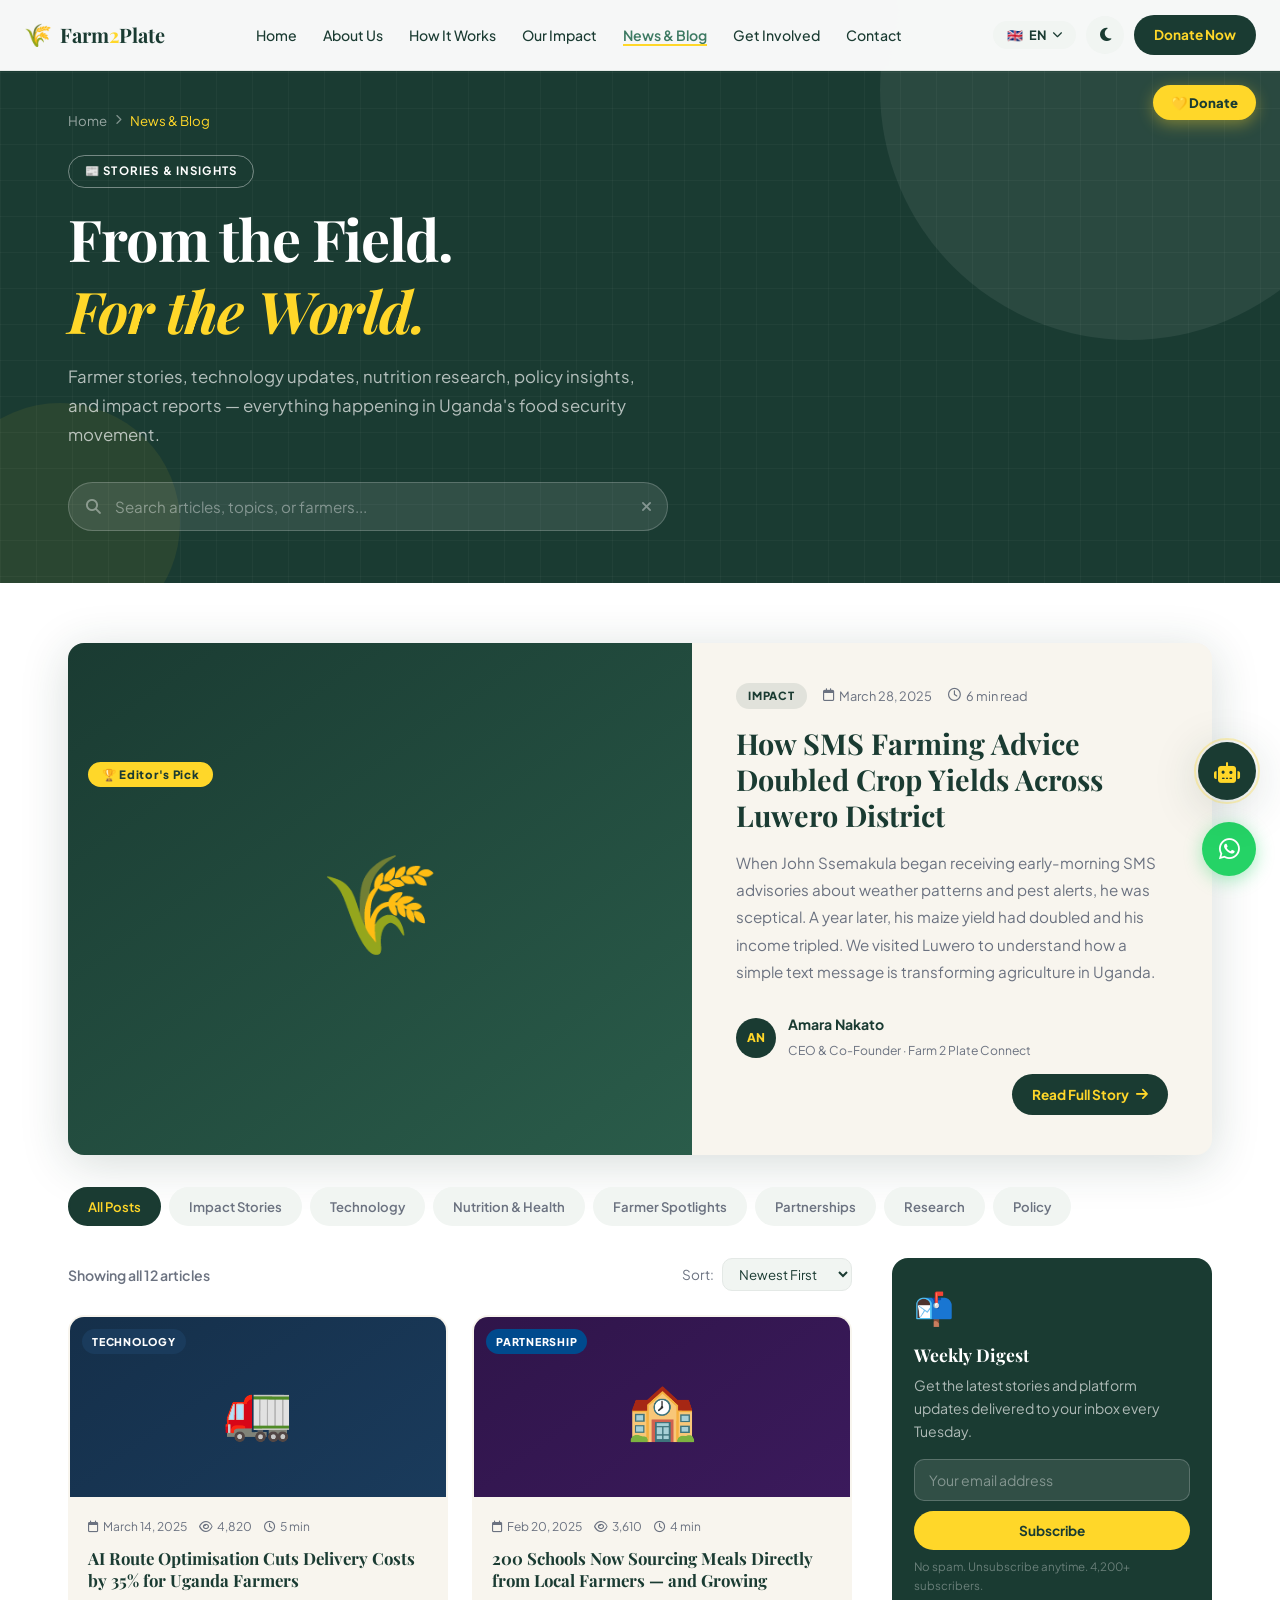
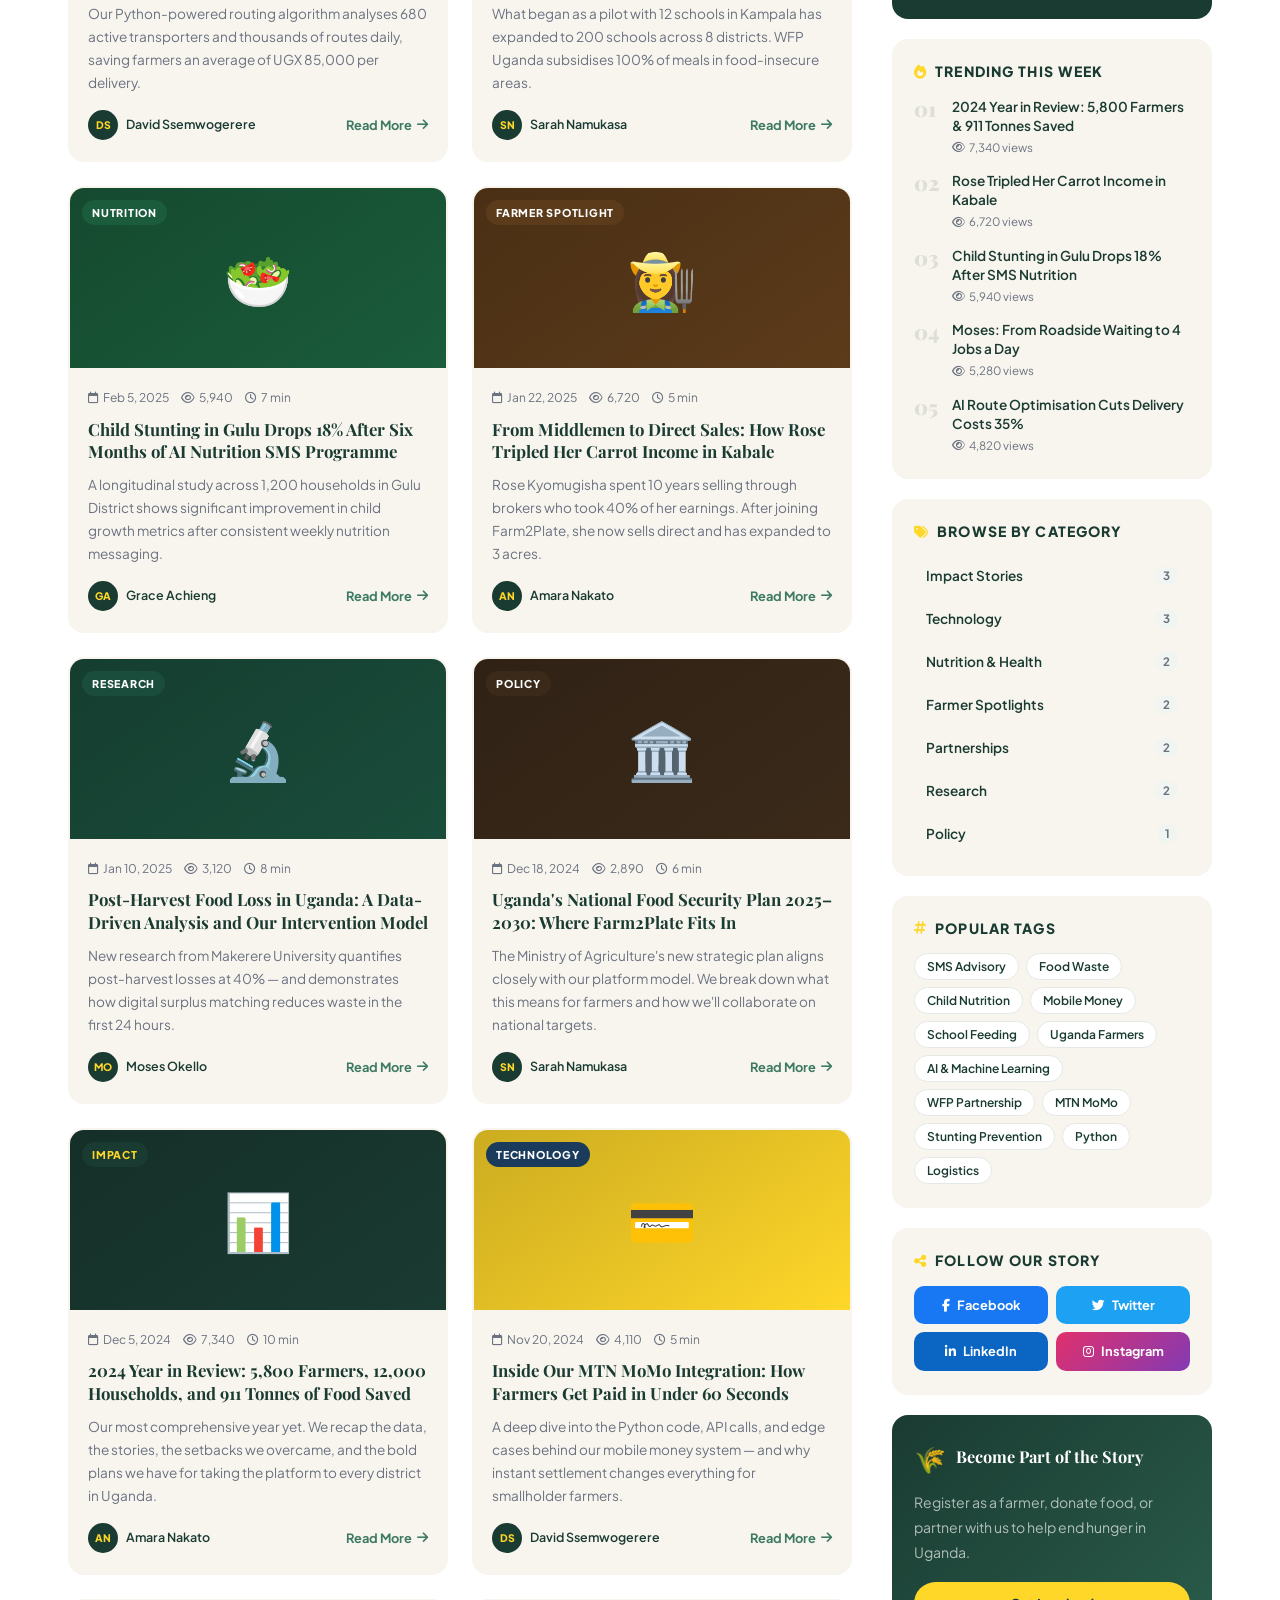
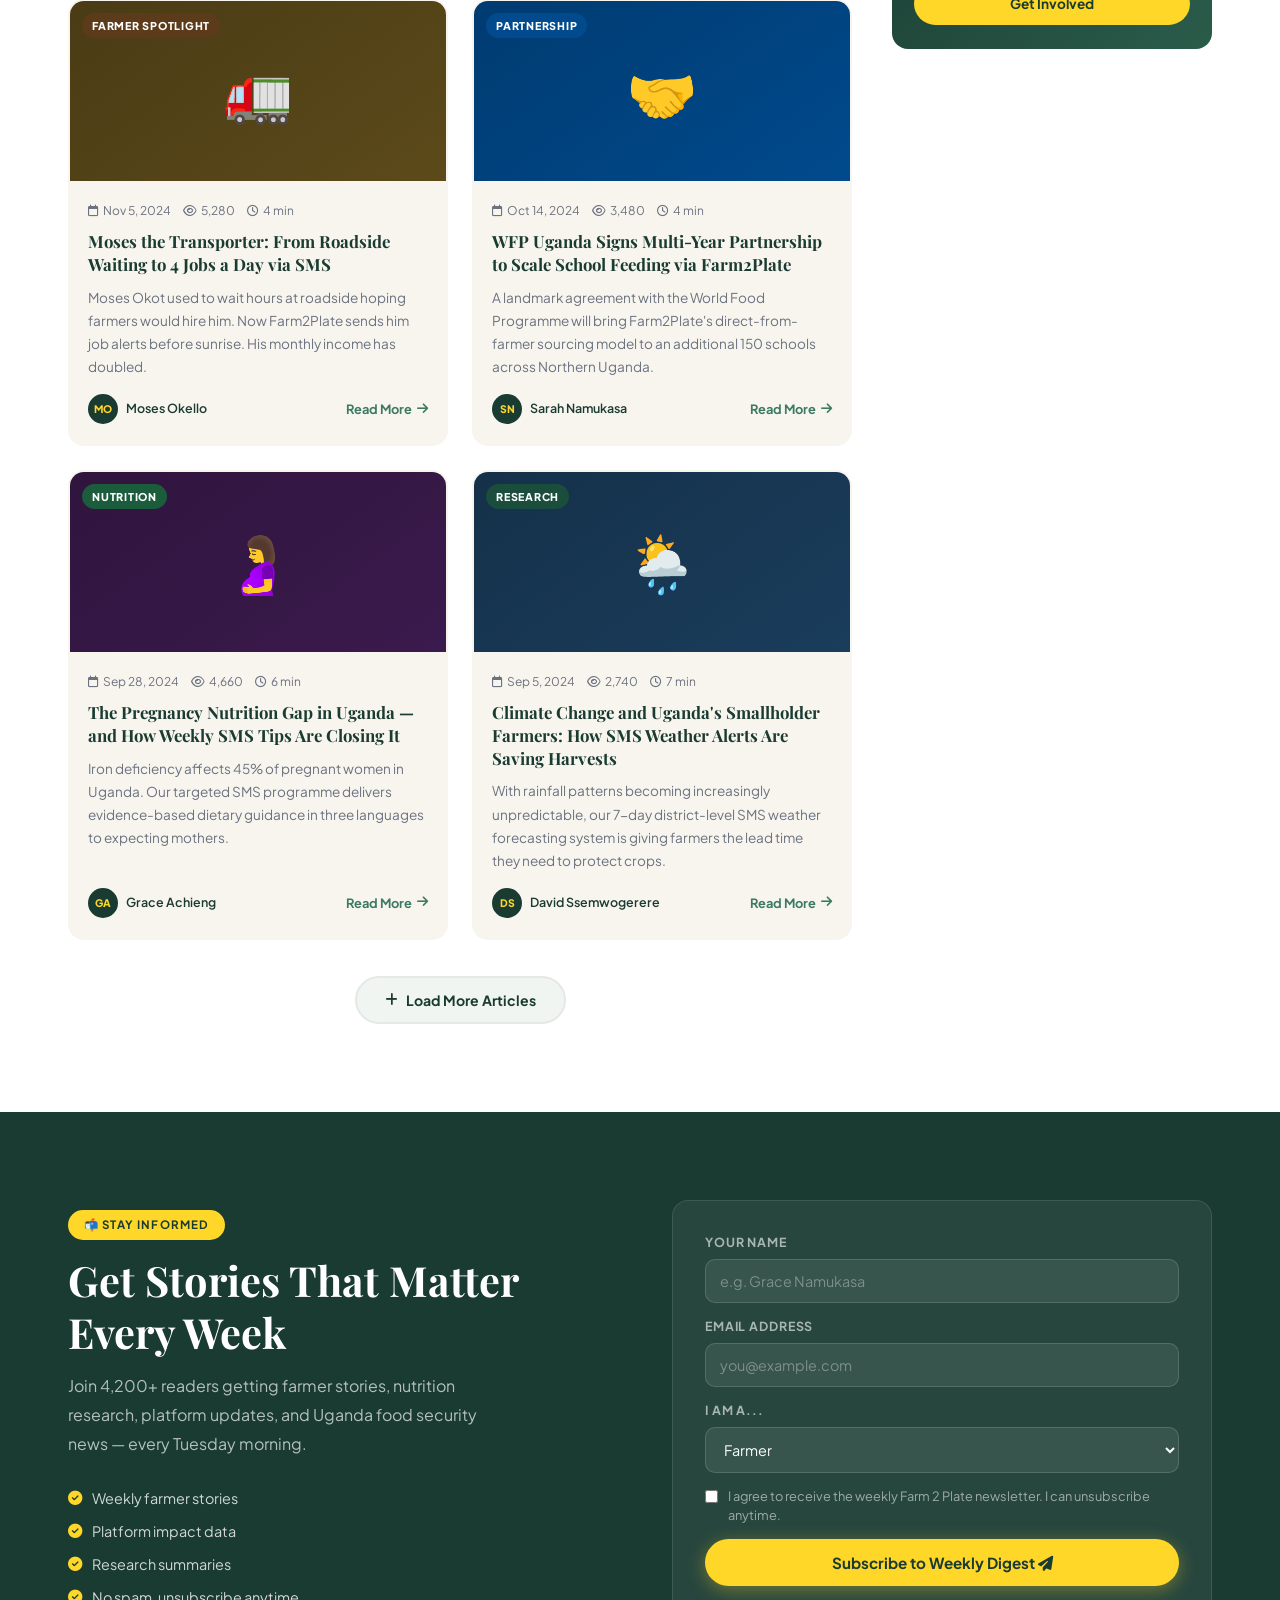
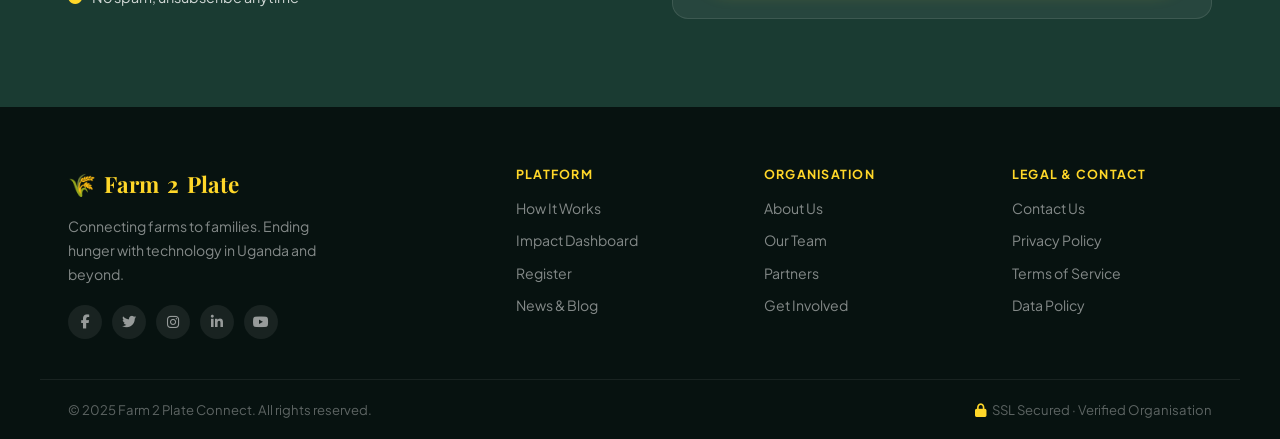
==== blog.html @ 48f4ff01 "added more pages" ====
<!DOCTYPE html>
<html lang="en" data-theme="light">
<head>
  <meta charset="UTF-8"/>
  <meta name="viewport" content="width=device-width, initial-scale=1.0"/>
  <title>News &amp; Blog | Farm 2 Plate Connect — Stories, Insights &amp; Updates</title>
  <meta name="description" content="Stories of impact, technology updates, farmer spotlights, research insights and news from Farm 2 Plate Connect Uganda."/>
  <link rel="stylesheet" href="blog.css"/>
  <link rel="preconnect" href="https://fonts.googleapis.com"/>
  <link href="https://fonts.googleapis.com/css2?family=Playfair+Display:ital,wght@0,500;0,700;0,900;1,700&family=Plus+Jakarta+Sans:wght@300;400;500;600;700&display=swap" rel="stylesheet"/>
  <link rel="stylesheet" href="https://cdnjs.cloudflare.com/ajax/libs/font-awesome/6.5.0/css/all.min.css"/>
</head>
<body>

<!-- ===== NAVBAR ===== -->
<nav id="navbar">
  <div class="nav-inner">
    <a href="index.html" class="nav-logo">
      <span class="logo-leaf">🌾</span>
      <span class="logo-text">Farm<em>2</em>Plate</span>
    </a>
    <ul class="nav-links" id="nav-links">
      <li><a href="index.html">Home</a></li>
      <li><a href="about.html">About Us</a></li>
      <li><a href="howitworks.html">How It Works</a></li>
      <li><a href="impact.html">Our Impact</a></li>
      <li><a href="blog.html" class="nav-current">News &amp; Blog</a></li>
      <li><a href="getinvolved.html">Get Involved</a></li>
      <li><a href="contact.html">Contact</a></li>
    </ul>
    <div class="nav-right">
      <div class="lang-drop" id="lang-drop">
        <button class="lang-trigger" id="lang-trigger">
          <span id="lang-flag">🇬🇧</span>
          <span id="lang-code">EN</span>
          <i class="fas fa-chevron-down lang-arrow"></i>
        </button>
        <div class="lang-menu" id="lang-menu">
          <button class="lang-opt active" data-lang="en" data-flag="🇬🇧">🇬🇧 English</button>
          <button class="lang-opt" data-lang="lg" data-flag="🇺🇬">🇺🇬 Luganda</button>
          <button class="lang-opt" data-lang="sw" data-flag="🌍">🌍 Kiswahili</button>
        </div>
      </div>
      <button id="dark-btn" class="icon-btn" title="Toggle dark mode"><i class="fas fa-moon"></i></button>
      <a href="getinvolved.html" class="nav-donate">Donate Now</a>
      <button class="hamburger" id="hamburger"><span></span><span></span><span></span></button>
    </div>
  </div>
</nav>

<!-- ===== PAGE HERO ===== -->
<section id="blog-hero">
  <div class="bh-bg">
    <div class="bh-orb o1"></div>
    <div class="bh-orb o2"></div>
    <div class="bh-pattern"></div>
  </div>
  <div class="container bh-inner">
    <div class="bh-breadcrumb">
      <a href="index.html">Home</a>
      <i class="fas fa-chevron-right"></i>
      <span>News &amp; Blog</span>
    </div>
    <span class="chip chip-outline">📰 Stories &amp; Insights</span>
    <h1>From the Field.<br/><em>For the World.</em></h1>
    <p class="bh-sub">Farmer stories, technology updates, nutrition research, policy insights, and impact reports — everything happening in Uganda's food security movement.</p>

    <!-- Search bar -->
    <div class="blog-search">
      <div class="bs-wrap">
        <i class="fas fa-search bs-icon"></i>
        <input type="text" id="search-input" placeholder="Search articles, topics, or farmers..." onkeyup="filterArticles()"/>
        <button class="bs-clear" id="bs-clear" onclick="clearSearch()"><i class="fas fa-times"></i></button>
      </div>
    </div>
  </div>
</section>

<!-- ===== FEATURED ARTICLE ===== -->
<section id="featured">
  <div class="container">
    <div class="featured-card">
      <div class="fc-img-wrap">
        <!-- PHOTO: <img src="assets/blog/featured.jpg" alt="SMS doubles yields" class="fc-photo" loading="lazy"> -->
        <div class="fc-ph feat-bg">
          <span>🌾</span>
          <div class="fc-ph-overlay">
            <span class="fp-cat">🏆 Editor's Pick</span>
          </div>
        </div>
        <!-- Replace with real photo — recommended size: 800×500px -->
        <!-- <img src="assets/blog/sms-yields.jpg" alt="Farmer using SMS advisory" class="fc-photo"> -->
      </div>
      <div class="fc-body">
        <div class="fc-meta">
          <span class="cat-badge impact">Impact</span>
          <span class="fc-date"><i class="far fa-calendar"></i> March 28, 2025</span>
          <span class="fc-read"><i class="far fa-clock"></i> 6 min read</span>
        </div>
        <h2 class="fc-title">How SMS Farming Advice Doubled Crop Yields Across Luwero District</h2>
        <p class="fc-excerpt">When John Ssemakula began receiving early-morning SMS advisories about weather patterns and pest alerts, he was sceptical. A year later, his maize yield had doubled and his income tripled. We visited Luwero to understand how a simple text message is transforming agriculture in Uganda.</p>
        <div class="fc-author-row">
          <!-- AUTHOR PHOTO: <img src="assets/team/amara.jpg" class="fa-avatar"> -->
          <div class="fa-avatar-ph">AN</div>
          <div>
            <strong>Amara Nakato</strong>
            <span>CEO &amp; Co-Founder · Farm 2 Plate Connect</span>
          </div>
          <a href="#" class="fc-read-btn">Read Full Story <i class="fas fa-arrow-right"></i></a>
        </div>
      </div>
    </div>
  </div>
</section>

<!-- ===== CATEGORY FILTERS ===== -->
<div class="cat-filter-bar container">
  <button class="cf-btn active" data-cat="all">All Posts</button>
  <button class="cf-btn" data-cat="impact">Impact Stories</button>
  <button class="cf-btn" data-cat="technology">Technology</button>
  <button class="cf-btn" data-cat="nutrition">Nutrition &amp; Health</button>
  <button class="cf-btn" data-cat="farmers">Farmer Spotlights</button>
  <button class="cf-btn" data-cat="partnership">Partnerships</button>
  <button class="cf-btn" data-cat="research">Research</button>
  <button class="cf-btn" data-cat="policy">Policy</button>
</div>

<!-- ===== ARTICLES GRID + SIDEBAR ===== -->
<section id="articles">
  <div class="container articles-layout">

    <!-- MAIN ARTICLES GRID -->
    <div class="articles-main">

      <!-- Results count -->
      <div class="results-bar">
        <span id="results-count">Showing all 12 articles</span>
        <div class="sort-wrap">
          <label>Sort:</label>
          <select id="sort-select" onchange="sortArticles()">
            <option value="newest">Newest First</option>
            <option value="oldest">Oldest First</option>
            <option value="popular">Most Popular</option>
          </select>
        </div>
      </div>

      <!-- Article Cards -->
      <div class="articles-grid" id="articles-grid">

        <article class="art-card" data-cat="technology" data-date="2025-03-14" data-views="4820">
          <div class="art-img-wrap">
            <!-- PHOTO: <img src="assets/blog/ai-routes.jpg" alt="AI Route Optimisation" loading="lazy" class="art-img"> -->
            <div class="art-ph" style="--pc:#1a3b5c"><span>🚛</span></div>
            <span class="art-cat-badge tech-badge">Technology</span>
          </div>
          <div class="art-body">
            <div class="art-meta">
              <span><i class="far fa-calendar"></i> March 14, 2025</span>
              <span><i class="far fa-eye"></i> 4,820</span>
              <span><i class="far fa-clock"></i> 5 min</span>
            </div>
            <h3>AI Route Optimisation Cuts Delivery Costs by 35% for Uganda Farmers</h3>
            <p>Our Python-powered routing algorithm analyses 680 active transporters and thousands of routes daily, saving farmers an average of UGX 85,000 per delivery.</p>
            <div class="art-footer">
              <div class="art-author">
                <div class="aa-ph">DS</div>
                <span>David Ssemwogerere</span>
              </div>
              <a href="#" class="art-link">Read More <i class="fas fa-arrow-right"></i></a>
            </div>
          </div>
        </article>

        <article class="art-card" data-cat="partnership" data-date="2025-02-20" data-views="3610">
          <div class="art-img-wrap">
            <!-- PHOTO: <img src="assets/blog/schools.jpg" alt="School Feeding" loading="lazy" class="art-img"> -->
            <div class="art-ph" style="--pc:#3b1a5c"><span>🏫</span></div>
            <span class="art-cat-badge partner-badge">Partnership</span>
          </div>
          <div class="art-body">
            <div class="art-meta">
              <span><i class="far fa-calendar"></i> Feb 20, 2025</span>
              <span><i class="far fa-eye"></i> 3,610</span>
              <span><i class="far fa-clock"></i> 4 min</span>
            </div>
            <h3>200 Schools Now Sourcing Meals Directly from Local Farmers — and Growing</h3>
            <p>What began as a pilot with 12 schools in Kampala has expanded to 200 schools across 8 districts. WFP Uganda subsidises 100% of meals in food-insecure areas.</p>
            <div class="art-footer">
              <div class="art-author">
                <div class="aa-ph">SN</div>
                <span>Sarah Namukasa</span>
              </div>
              <a href="#" class="art-link">Read More <i class="fas fa-arrow-right"></i></a>
            </div>
          </div>
        </article>

        <article class="art-card" data-cat="nutrition" data-date="2025-02-05" data-views="5940">
          <div class="art-img-wrap">
            <!-- PHOTO: <img src="assets/blog/nutrition.jpg" alt="Child Nutrition" loading="lazy" class="art-img"> -->
            <div class="art-ph" style="--pc:#1a5c3b"><span>🥗</span></div>
            <span class="art-cat-badge nutrition-badge">Nutrition</span>
          </div>
          <div class="art-body">
            <div class="art-meta">
              <span><i class="far fa-calendar"></i> Feb 5, 2025</span>
              <span><i class="far fa-eye"></i> 5,940</span>
              <span><i class="far fa-clock"></i> 7 min</span>
            </div>
            <h3>Child Stunting in Gulu Drops 18% After Six Months of AI Nutrition SMS Programme</h3>
            <p>A longitudinal study across 1,200 households in Gulu District shows significant improvement in child growth metrics after consistent weekly nutrition messaging.</p>
            <div class="art-footer">
              <div class="art-author">
                <div class="aa-ph">GA</div>
                <span>Grace Achieng</span>
              </div>
              <a href="#" class="art-link">Read More <i class="fas fa-arrow-right"></i></a>
            </div>
          </div>
        </article>

        <article class="art-card" data-cat="farmers" data-date="2025-01-22" data-views="6720">
          <div class="art-img-wrap">
            <!-- PHOTO: <img src="assets/blog/rose.jpg" alt="Rose Kyomugisha" loading="lazy" class="art-img"> -->
            <div class="art-ph" style="--pc:#5c3b1a"><span>👩‍🌾</span></div>
            <span class="art-cat-badge farmer-badge">Farmer Spotlight</span>
          </div>
          <div class="art-body">
            <div class="art-meta">
              <span><i class="far fa-calendar"></i> Jan 22, 2025</span>
              <span><i class="far fa-eye"></i> 6,720</span>
              <span><i class="far fa-clock"></i> 5 min</span>
            </div>
            <h3>From Middlemen to Direct Sales: How Rose Tripled Her Carrot Income in Kabale</h3>
            <p>Rose Kyomugisha spent 10 years selling through brokers who took 40% of her earnings. After joining Farm2Plate, she now sells direct and has expanded to 3 acres.</p>
            <div class="art-footer">
              <div class="art-author">
                <div class="aa-ph">AN</div>
                <span>Amara Nakato</span>
              </div>
              <a href="#" class="art-link">Read More <i class="fas fa-arrow-right"></i></a>
            </div>
          </div>
        </article>

        <article class="art-card" data-cat="research" data-date="2025-01-10" data-views="3120">
          <div class="art-img-wrap">
            <!-- PHOTO: <img src="assets/blog/research.jpg" alt="Food Waste Research" loading="lazy" class="art-img"> -->
            <div class="art-ph" style="--pc:#1a4d3b"><span>🔬</span></div>
            <span class="art-cat-badge research-badge">Research</span>
          </div>
          <div class="art-body">
            <div class="art-meta">
              <span><i class="far fa-calendar"></i> Jan 10, 2025</span>
              <span><i class="far fa-eye"></i> 3,120</span>
              <span><i class="far fa-clock"></i> 8 min</span>
            </div>
            <h3>Post-Harvest Food Loss in Uganda: A Data-Driven Analysis and Our Intervention Model</h3>
            <p>New research from Makerere University quantifies post-harvest losses at 40% — and demonstrates how digital surplus matching reduces waste in the first 24 hours.</p>
            <div class="art-footer">
              <div class="art-author">
                <div class="aa-ph">MO</div>
                <span>Moses Okello</span>
              </div>
              <a href="#" class="art-link">Read More <i class="fas fa-arrow-right"></i></a>
            </div>
          </div>
        </article>

        <article class="art-card" data-cat="policy" data-date="2024-12-18" data-views="2890">
          <div class="art-img-wrap">
            <!-- PHOTO: <img src="assets/blog/policy.jpg" alt="Uganda Policy" loading="lazy" class="art-img"> -->
            <div class="art-ph" style="--pc:#3b2a1a"><span>🏛️</span></div>
            <span class="art-cat-badge policy-badge">Policy</span>
          </div>
          <div class="art-body">
            <div class="art-meta">
              <span><i class="far fa-calendar"></i> Dec 18, 2024</span>
              <span><i class="far fa-eye"></i> 2,890</span>
              <span><i class="far fa-clock"></i> 6 min</span>
            </div>
            <h3>Uganda's National Food Security Plan 2025–2030: Where Farm2Plate Fits In</h3>
            <p>The Ministry of Agriculture's new strategic plan aligns closely with our platform model. We break down what this means for farmers and how we'll collaborate on national targets.</p>
            <div class="art-footer">
              <div class="art-author">
                <div class="aa-ph">SN</div>
                <span>Sarah Namukasa</span>
              </div>
              <a href="#" class="art-link">Read More <i class="fas fa-arrow-right"></i></a>
            </div>
          </div>
        </article>

        <article class="art-card" data-cat="impact" data-date="2024-12-05" data-views="7340">
          <div class="art-img-wrap">
            <!-- PHOTO: <img src="assets/blog/year-review.jpg" alt="Year in Review" loading="lazy" class="art-img"> -->
            <div class="art-ph" style="--pc:#1A3B32"><span>📊</span></div>
            <span class="art-cat-badge impact-badge">Impact</span>
          </div>
          <div class="art-body">
            <div class="art-meta">
              <span><i class="far fa-calendar"></i> Dec 5, 2024</span>
              <span><i class="far fa-eye"></i> 7,340</span>
              <span><i class="far fa-clock"></i> 10 min</span>
            </div>
            <h3>2024 Year in Review: 5,800 Farmers, 12,000 Households, and 911 Tonnes of Food Saved</h3>
            <p>Our most comprehensive year yet. We recap the data, the stories, the setbacks we overcame, and the bold plans we have for taking the platform to every district in Uganda.</p>
            <div class="art-footer">
              <div class="art-author">
                <div class="aa-ph">AN</div>
                <span>Amara Nakato</span>
              </div>
              <a href="#" class="art-link">Read More <i class="fas fa-arrow-right"></i></a>
            </div>
          </div>
        </article>

        <article class="art-card" data-cat="technology" data-date="2024-11-20" data-views="4110">
          <div class="art-img-wrap">
            <!-- PHOTO: <img src="assets/blog/momo.jpg" alt="Mobile Money" loading="lazy" class="art-img"> -->
            <div class="art-ph" style="--pc:#FFD729; color:#1A3B32"><span>💳</span></div>
            <span class="art-cat-badge tech-badge">Technology</span>
          </div>
          <div class="art-body">
            <div class="art-meta">
              <span><i class="far fa-calendar"></i> Nov 20, 2024</span>
              <span><i class="far fa-eye"></i> 4,110</span>
              <span><i class="far fa-clock"></i> 5 min</span>
            </div>
            <h3>Inside Our MTN MoMo Integration: How Farmers Get Paid in Under 60 Seconds</h3>
            <p>A deep dive into the Python code, API calls, and edge cases behind our mobile money system — and why instant settlement changes everything for smallholder farmers.</p>
            <div class="art-footer">
              <div class="art-author">
                <div class="aa-ph">DS</div>
                <span>David Ssemwogerere</span>
              </div>
              <a href="#" class="art-link">Read More <i class="fas fa-arrow-right"></i></a>
            </div>
          </div>
        </article>

        <article class="art-card" data-cat="farmers" data-date="2024-11-05" data-views="5280">
          <div class="art-img-wrap">
            <!-- PHOTO: <img src="assets/blog/moses-okot.jpg" alt="Moses Okot" loading="lazy" class="art-img"> -->
            <div class="art-ph" style="--pc:#5c4a1a"><span>🚛</span></div>
            <span class="art-cat-badge farmer-badge">Farmer Spotlight</span>
          </div>
          <div class="art-body">
            <div class="art-meta">
              <span><i class="far fa-calendar"></i> Nov 5, 2024</span>
              <span><i class="far fa-eye"></i> 5,280</span>
              <span><i class="far fa-clock"></i> 4 min</span>
            </div>
            <h3>Moses the Transporter: From Roadside Waiting to 4 Jobs a Day via SMS</h3>
            <p>Moses Okot used to wait hours at roadside hoping farmers would hire him. Now Farm2Plate sends him job alerts before sunrise. His monthly income has doubled.</p>
            <div class="art-footer">
              <div class="art-author">
                <div class="aa-ph">MO</div>
                <span>Moses Okello</span>
              </div>
              <a href="#" class="art-link">Read More <i class="fas fa-arrow-right"></i></a>
            </div>
          </div>
        </article>

        <article class="art-card" data-cat="partnership" data-date="2024-10-14" data-views="3480">
          <div class="art-img-wrap">
            <!-- PHOTO: <img src="assets/blog/wfp.jpg" alt="WFP Partnership" loading="lazy" class="art-img"> -->
            <div class="art-ph" style="--pc:#004a8d"><span>🤝</span></div>
            <span class="art-cat-badge partner-badge">Partnership</span>
          </div>
          <div class="art-body">
            <div class="art-meta">
              <span><i class="far fa-calendar"></i> Oct 14, 2024</span>
              <span><i class="far fa-eye"></i> 3,480</span>
              <span><i class="far fa-clock"></i> 4 min</span>
            </div>
            <h3>WFP Uganda Signs Multi-Year Partnership to Scale School Feeding via Farm2Plate</h3>
            <p>A landmark agreement with the World Food Programme will bring Farm2Plate's direct-from-farmer sourcing model to an additional 150 schools across Northern Uganda.</p>
            <div class="art-footer">
              <div class="art-author">
                <div class="aa-ph">SN</div>
                <span>Sarah Namukasa</span>
              </div>
              <a href="#" class="art-link">Read More <i class="fas fa-arrow-right"></i></a>
            </div>
          </div>
        </article>

        <article class="art-card" data-cat="nutrition" data-date="2024-09-28" data-views="4660">
          <div class="art-img-wrap">
            <!-- PHOTO: <img src="assets/blog/pregnancy.jpg" alt="Pregnancy Nutrition" loading="lazy" class="art-img"> -->
            <div class="art-ph" style="--pc:#3b1a4d"><span>🤰</span></div>
            <span class="art-cat-badge nutrition-badge">Nutrition</span>
          </div>
          <div class="art-body">
            <div class="art-meta">
              <span><i class="far fa-calendar"></i> Sep 28, 2024</span>
              <span><i class="far fa-eye"></i> 4,660</span>
              <span><i class="far fa-clock"></i> 6 min</span>
            </div>
            <h3>The Pregnancy Nutrition Gap in Uganda — and How Weekly SMS Tips Are Closing It</h3>
            <p>Iron deficiency affects 45% of pregnant women in Uganda. Our targeted SMS programme delivers evidence-based dietary guidance in three languages to expecting mothers.</p>
            <div class="art-footer">
              <div class="art-author">
                <div class="aa-ph">GA</div>
                <span>Grace Achieng</span>
              </div>
              <a href="#" class="art-link">Read More <i class="fas fa-arrow-right"></i></a>
            </div>
          </div>
        </article>

        <article class="art-card" data-cat="research" data-date="2024-09-05" data-views="2740">
          <div class="art-img-wrap">
            <!-- PHOTO: <img src="assets/blog/climate.jpg" alt="Climate & Farming" loading="lazy" class="art-img"> -->
            <div class="art-ph" style="--pc:#1a3d5c"><span>🌦️</span></div>
            <span class="art-cat-badge research-badge">Research</span>
          </div>
          <div class="art-body">
            <div class="art-meta">
              <span><i class="far fa-calendar"></i> Sep 5, 2024</span>
              <span><i class="far fa-eye"></i> 2,740</span>
              <span><i class="far fa-clock"></i> 7 min</span>
            </div>
            <h3>Climate Change and Uganda's Smallholder Farmers: How SMS Weather Alerts Are Saving Harvests</h3>
            <p>With rainfall patterns becoming increasingly unpredictable, our 7-day district-level SMS weather forecasting system is giving farmers the lead time they need to protect crops.</p>
            <div class="art-footer">
              <div class="art-author">
                <div class="aa-ph">DS</div>
                <span>David Ssemwogerere</span>
              </div>
              <a href="#" class="art-link">Read More <i class="fas fa-arrow-right"></i></a>
            </div>
          </div>
        </article>

      </div><!-- end articles-grid -->

      <!-- No results message -->
      <div id="no-results" class="no-results hidden">
        <span>🔍</span>
        <h3>No articles found</h3>
        <p>Try a different search term or category filter.</p>
        <button onclick="clearSearch(); filterArticles('all')" class="btn-outline-g">Show All Articles</button>
      </div>

      <!-- Load More -->
      <div class="load-more-wrap">
        <button class="load-more-btn" id="load-more" onclick="loadMore()">
          <i class="fas fa-plus"></i> Load More Articles
        </button>
      </div>
    </div>

    <!-- SIDEBAR -->
    <aside class="blog-sidebar">

      <!-- Newsletter -->
      <div class="sb-card newsletter-card">
        <div class="nc-icon">📬</div>
        <h4>Weekly Digest</h4>
        <p>Get the latest stories and platform updates delivered to your inbox every Tuesday.</p>
        <form class="nc-form" onsubmit="subscribeNewsletter(event)">
          <input type="email" placeholder="Your email address" required/>
          <button type="submit" class="btn-primary-sm">Subscribe</button>
        </form>
        <small>No spam. Unsubscribe anytime. 4,200+ subscribers.</small>
      </div>

      <!-- Trending -->
      <div class="sb-card">
        <h4 class="sb-title"><i class="fas fa-fire"></i> Trending This Week</h4>
        <div class="trending-list">
          <div class="tl-item">
            <span class="tl-num">01</span>
            <div>
              <a href="#">2024 Year in Review: 5,800 Farmers &amp; 911 Tonnes Saved</a>
              <small><i class="far fa-eye"></i> 7,340 views</small>
            </div>
          </div>
          <div class="tl-item">
            <span class="tl-num">02</span>
            <div>
              <a href="#">Rose Tripled Her Carrot Income in Kabale</a>
              <small><i class="far fa-eye"></i> 6,720 views</small>
            </div>
          </div>
          <div class="tl-item">
            <span class="tl-num">03</span>
            <div>
              <a href="#">Child Stunting in Gulu Drops 18% After SMS Nutrition</a>
              <small><i class="far fa-eye"></i> 5,940 views</small>
            </div>
          </div>
          <div class="tl-item">
            <span class="tl-num">04</span>
            <div>
              <a href="#">Moses: From Roadside Waiting to 4 Jobs a Day</a>
              <small><i class="far fa-eye"></i> 5,280 views</small>
            </div>
          </div>
          <div class="tl-item">
            <span class="tl-num">05</span>
            <div>
              <a href="#">AI Route Optimisation Cuts Delivery Costs 35%</a>
              <small><i class="far fa-eye"></i> 4,820 views</small>
            </div>
          </div>
        </div>
      </div>

      <!-- Categories -->
      <div class="sb-card">
        <h4 class="sb-title"><i class="fas fa-tags"></i> Browse by Category</h4>
        <div class="cat-list">
          <button class="cl-item" onclick="quickFilter('impact')"><span>Impact Stories</span><span class="cl-count">3</span></button>
          <button class="cl-item" onclick="quickFilter('technology')"><span>Technology</span><span class="cl-count">3</span></button>
          <button class="cl-item" onclick="quickFilter('nutrition')"><span>Nutrition &amp; Health</span><span class="cl-count">2</span></button>
          <button class="cl-item" onclick="quickFilter('farmers')"><span>Farmer Spotlights</span><span class="cl-count">2</span></button>
          <button class="cl-item" onclick="quickFilter('partnership')"><span>Partnerships</span><span class="cl-count">2</span></button>
          <button class="cl-item" onclick="quickFilter('research')"><span>Research</span><span class="cl-count">2</span></button>
          <button class="cl-item" onclick="quickFilter('policy')"><span>Policy</span><span class="cl-count">1</span></button>
        </div>
      </div>

      <!-- Tags cloud -->
      <div class="sb-card">
        <h4 class="sb-title"><i class="fas fa-hashtag"></i> Popular Tags</h4>
        <div class="tags-cloud">
          <button onclick="searchTag('SMS Advisory')">SMS Advisory</button>
          <button onclick="searchTag('Food Waste')">Food Waste</button>
          <button onclick="searchTag('Child Nutrition')">Child Nutrition</button>
          <button onclick="searchTag('Mobile Money')">Mobile Money</button>
          <button onclick="searchTag('School Feeding')">School Feeding</button>
          <button onclick="searchTag('Uganda Farmers')">Uganda Farmers</button>
          <button onclick="searchTag('AI')">AI &amp; Machine Learning</button>
          <button onclick="searchTag('WFP')">WFP Partnership</button>
          <button onclick="searchTag('MTN MoMo')">MTN MoMo</button>
          <button onclick="searchTag('Stunting')">Stunting Prevention</button>
          <button onclick="searchTag('Python')">Python</button>
          <button onclick="searchTag('Logistics')">Logistics</button>
        </div>
      </div>

      <!-- Social Share -->
      <div class="sb-card share-card">
        <h4 class="sb-title"><i class="fas fa-share-alt"></i> Follow Our Story</h4>
        <div class="share-btns">
          <a href="#" class="sh-btn facebook"><i class="fab fa-facebook-f"></i> Facebook</a>
          <a href="#" class="sh-btn twitter"><i class="fab fa-twitter"></i> Twitter</a>
          <a href="#" class="sh-btn linkedin"><i class="fab fa-linkedin-in"></i> LinkedIn</a>
          <a href="#" class="sh-btn instagram"><i class="fab fa-instagram"></i> Instagram</a>
        </div>
      </div>

      <!-- CTA card -->
      <div class="sb-card cta-sb-card">
        <div class="cta-sb-top">
          <span>🌾</span>
          <h4>Become Part of the Story</h4>
        </div>
        <p>Register as a farmer, donate food, or partner with us to help end hunger in Uganda.</p>
        <a href="getinvolved.html" class="btn-primary-sm full-w">Get Involved</a>
      </div>

    </aside>
  </div><!-- end articles-layout -->
</section>

<!-- ===== NEWSLETTER FULL SECTION ===== -->
<section id="newsletter" class="dark-sec">
  <div class="container">
    <div class="nl-inner">
      <div class="nl-left">
        <span class="chip chip-y">📬 Stay Informed</span>
        <h2>Get Stories That Matter<br/>Every Week</h2>
        <p>Join 4,200+ readers getting farmer stories, nutrition research, platform updates, and Uganda food security news — every Tuesday morning.</p>
        <div class="nl-features">
          <div class="nlf"><i class="fas fa-check-circle"></i> Weekly farmer stories</div>
          <div class="nlf"><i class="fas fa-check-circle"></i> Platform impact data</div>
          <div class="nlf"><i class="fas fa-check-circle"></i> Research summaries</div>
          <div class="nlf"><i class="fas fa-check-circle"></i> No spam, unsubscribe anytime</div>
        </div>
      </div>
      <div class="nl-right">
        <form class="nl-form" onsubmit="subscribeNewsletter(event)">
          <div class="nlf-group">
            <label>Your Name</label>
            <input type="text" placeholder="e.g. Grace Namukasa" required/>
          </div>
          <div class="nlf-group">
            <label>Email Address</label>
            <input type="email" placeholder="you@example.com" required/>
          </div>
          <div class="nlf-group">
            <label>I am a...</label>
            <select>
              <option>Farmer</option>
              <option>NGO / Donor</option>
              <option>Researcher</option>
              <option>Journalist</option>
              <option>Government Official</option>
              <option>General Reader</option>
            </select>
          </div>
          <div class="nlf-check">
            <input type="checkbox" id="nl-consent" required/>
            <label for="nl-consent">I agree to receive the weekly Farm 2 Plate newsletter. I can unsubscribe anytime.</label>
          </div>
          <button type="submit" class="btn-primary full-w">Subscribe to Weekly Digest <i class="fas fa-paper-plane"></i></button>
        </form>
        <div id="nl-success" class="nl-success hidden">
          <i class="fas fa-check-circle"></i>
          <strong>You're subscribed!</strong>
          <p>Your first digest arrives next Tuesday. Welcome to the Farm2Plate community. 🌾</p>
        </div>
      </div>
    </div>
  </div>
</section>

<!-- ===== FOOTER ===== -->
<footer>
  <div class="footer-inner container">
    <div class="ft-brand">
      <div class="ft-logo-text"><span>🌾</span> Farm<em>2</em>Plate</div>
      <p>Connecting farms to families. Ending hunger with technology in Uganda and beyond.</p>
      <div class="ft-soc">
        <a href="#"><i class="fab fa-facebook-f"></i></a>
        <a href="#"><i class="fab fa-twitter"></i></a>
        <a href="#"><i class="fab fa-instagram"></i></a>
        <a href="#"><i class="fab fa-linkedin-in"></i></a>
        <a href="#"><i class="fab fa-youtube"></i></a>
      </div>
    </div>
    <div class="ft-col"><h4>Platform</h4><a href="howitworks.html">How It Works</a><a href="impact.html">Impact Dashboard</a><a href="getinvolved.html">Register</a><a href="blog.html">News &amp; Blog</a></div>
    <div class="ft-col"><h4>Organisation</h4><a href="about.html">About Us</a><a href="about.html#team">Our Team</a><a href="index.html#partners">Partners</a><a href="getinvolved.html">Get Involved</a></div>
    <div class="ft-col"><h4>Legal &amp; Contact</h4><a href="contact.html">Contact Us</a><a href="privacy.html">Privacy Policy</a><a href="terms.html">Terms of Service</a><a href="#">Data Policy</a></div>
  </div>
  <div class="footer-bottom container">
    <p>© 2025 Farm 2 Plate Connect. All rights reserved.</p>
    <p><i class="fas fa-lock"></i> SSL Secured · Verified Organisation</p>
  </div>
</footer>

<!-- AI ASSISTANT -->
<div id="ai-widget">
  <button id="ai-fab" onclick="toggleAI()">
    <i class="fas fa-robot"></i>
    <div class="ai-ring"></div>
  </button>
  <div id="ai-panel">
    <div class="ap-head">
      <span>🤖</span>
      <div><strong>FarmBot AI</strong><small>● Online</small></div>
      <button onclick="toggleAI()"><i class="fas fa-times"></i></button>
    </div>
    <div class="ap-msgs" id="ap-msgs">
      <div class="ai-msg bot">📰 Ask me to find articles, explain topics, or summarise any of our stories!</div>
    </div>
    <div class="ap-quick">
      <button onclick="askAI('What is your most popular article?')">Top article?</button>
      <button onclick="askAI('Tell me about farmer spotlight stories')">Farmer stories?</button>
      <button onclick="askAI('Any research on child nutrition?')">Nutrition research?</button>
    </div>
    <div class="ap-input">
      <button id="mic-btn" onclick="startVoice()"><i class="fas fa-microphone"></i></button>
      <input type="text" id="ap-in" placeholder="Ask about our stories..." onkeypress="if(event.key==='Enter')sendAI()"/>
      <button onclick="sendAI()"><i class="fas fa-paper-plane"></i></button>
    </div>
    <div id="voice-bar" class="v-bar hidden"><div class="v-dot"></div><span>Listening...</span></div>
  </div>
</div>

<a href="https://wa.me/256700123456" class="wa-btn" target="_blank"><i class="fab fa-whatsapp"></i></a>
<button class="donate-btn" onclick="window.location='getinvolved.html'">💛 Donate</button>

<script src="blog.js"></script>
</body>
</html>
---- blog.css ----
/* ================================================
   FARM 2 PLATE CONNECT — blog.css
   Palette: #1A3B32 | #FFD729 | #FFFFFF
   Style: Editorial magazine · Clean & readable
   ================================================ */

:root {
  --g:#1A3B32;--gm:#2a5c4a;--gl:#3d7a63;
  --y:#FFD729;--yd:#e6c000;
  --w:#FFFFFF;--cream:#f8f5ee;--dark:#071210;
  --gray:#6b7280;--lgray:#f1f5f2;--border:#e4e9e6;
  --sh:0 4px 28px rgba(26,59,50,.10);
  --shd:0 8px 48px rgba(26,59,50,.18);
  --r:16px;--rs:10px;
  --fd:'Playfair Display',Georgia,serif;
  --fb:'Plus Jakarta Sans',sans-serif;
  --tr:all .3s cubic-bezier(.4,0,.2,1);
}
[data-theme="dark"]{
  --w:#0f1e18;--cream:#142019;--lgray:#1a2d22;
  --border:#263d30;--gray:#8aaa9a;
  --sh:0 4px 28px rgba(0,0,0,.35);
  --shd:0 8px 48px rgba(0,0,0,.5);
}
*,*::before,*::after{box-sizing:border-box;margin:0;padding:0}
html{scroll-behavior:smooth}
body{font-family:var(--fb);background:var(--w);color:var(--g);line-height:1.6;overflow-x:hidden;transition:background .3s,color .3s}
[data-theme="dark"] body{color:#d8ede6}
a{text-decoration:none;color:inherit}
ul{list-style:none}
button{cursor:pointer;border:none;background:none;font-family:var(--fb)}
.container{max-width:1200px;margin:0 auto;padding:0 28px}
section{padding:88px 0}
h1,h2,h3,h4{font-family:var(--fd);line-height:1.25}
h1{font-size:clamp(2.2rem,4.5vw,3.6rem)}
h2{font-size:clamp(1.8rem,3.5vw,2.6rem);margin-bottom:14px}
h3{font-size:1.2rem;margin-bottom:8px}
h4{font-size:1.02rem;margin-bottom:6px}
p{color:var(--gray);line-height:1.8;font-size:.97rem}
[data-theme="dark"] h2,[data-theme="dark"] h3,[data-theme="dark"] h4{color:#e8f5ef}
[data-theme="dark"] p{color:#8aaa9a}
em{font-style:italic;color:var(--y)}

.chip{display:inline-flex;align-items:center;gap:6px;background:rgba(26,59,50,.09);color:var(--g);font-size:.72rem;font-weight:700;letter-spacing:.1em;text-transform:uppercase;padding:6px 16px;border-radius:999px;margin-bottom:14px}
[data-theme="dark"] .chip{background:rgba(255,215,41,.12);color:var(--y)}
.chip-y{background:var(--y) !important;color:var(--g) !important}
.chip-outline{background:transparent !important;border:1px solid rgba(255,255,255,.4);color:#fff !important}

.btn-primary{background:var(--y);color:var(--g);font-weight:700;font-size:.95rem;padding:14px 32px;border-radius:999px;transition:var(--tr);box-shadow:0 4px 18px rgba(255,215,41,.35);display:inline-block}
.btn-primary:hover{background:var(--yd);transform:translateY(-2px)}
.btn-primary-sm{background:var(--y);color:var(--g);font-weight:700;font-size:.85rem;padding:11px 22px;border-radius:999px;transition:var(--tr);display:inline-block}
.btn-primary-sm:hover{background:var(--yd)}
.btn-outline-g{background:transparent;color:var(--g);border:2px solid var(--g);font-weight:700;font-size:.88rem;padding:11px 24px;border-radius:999px;transition:var(--tr);display:inline-block}
.btn-outline-g:hover{background:var(--g);color:var(--y)}
[data-theme="dark"] .btn-outline-g{border-color:var(--y);color:var(--y)}
[data-theme="dark"] .btn-outline-g:hover{background:var(--y);color:var(--g)}
.full-w{width:100%;text-align:center;display:block}
.icon-btn{width:38px;height:38px;border-radius:50%;background:var(--lgray);color:var(--g);display:flex;align-items:center;justify-content:center;font-size:.95rem;transition:var(--tr)}
[data-theme="dark"] .icon-btn{background:var(--lgray);color:var(--y)}
.icon-btn:hover{background:var(--y);color:var(--g)}

/* ---- NAVBAR ---- */
#navbar{position:fixed;top:0;left:0;right:0;z-index:1000;background:rgba(255,255,255,.96);backdrop-filter:blur(12px);border-bottom:1px solid var(--border);transition:var(--tr)}
[data-theme="dark"] #navbar{background:rgba(13,26,22,.96)}
#navbar.scrolled{box-shadow:var(--sh)}
.nav-inner{max-width:1300px;margin:0 auto;padding:0 24px;height:70px;display:flex;align-items:center;justify-content:space-between;gap:16px}
.nav-logo{display:flex;align-items:center;gap:8px;font-family:var(--fd);font-weight:700;font-size:1.25rem;color:var(--g)}
[data-theme="dark"] .nav-logo{color:var(--y)}
.logo-leaf{font-size:1.4rem}
.logo-text em{color:var(--y);font-style:normal}
.nav-links{display:flex;gap:26px}
.nav-links a{font-size:.88rem;font-weight:500;color:var(--g);transition:var(--tr);position:relative;padding-bottom:2px}
[data-theme="dark"] .nav-links a{color:#d8ede6}
.nav-links a::after{content:'';position:absolute;bottom:0;left:0;width:0;height:2px;background:var(--y);transition:width .25s}
.nav-links a:hover::after,.nav-links a.nav-current::after{width:100%}
.nav-links a.nav-current{color:var(--gl);font-weight:600}
[data-theme="dark"] .nav-links a.nav-current{color:var(--y)}
.nav-right{display:flex;align-items:center;gap:10px}
.lang-drop{position:relative}
.lang-trigger{display:flex;align-items:center;gap:6px;background:var(--lgray);border-radius:999px;padding:6px 14px;font-size:.8rem;font-weight:700;color:var(--g);transition:var(--tr);cursor:pointer}
[data-theme="dark"] .lang-trigger{background:var(--lgray);color:#d8ede6}
.lang-trigger:hover{background:var(--y);color:var(--g)}
.lang-arrow{font-size:.65rem;transition:transform .25s}
.lang-drop.open .lang-arrow{transform:rotate(180deg)}
.lang-menu{position:absolute;top:calc(100%+8px);right:0;background:var(--w);border:1px solid var(--border);border-radius:var(--rs);padding:6px;box-shadow:var(--shd);min-width:140px;display:none;z-index:200}
[data-theme="dark"] .lang-menu{background:var(--lgray)}
.lang-drop.open .lang-menu{display:block;animation:fadeDown .2s ease}
.lang-opt{display:flex;align-items:center;gap:10px;width:100%;padding:9px 12px;border-radius:8px;font-size:.87rem;font-weight:500;color:var(--g);transition:var(--tr);text-align:left}
[data-theme="dark"] .lang-opt{color:#d8ede6}
.lang-opt:hover,.lang-opt.active{background:var(--y);color:var(--g)}
@keyframes fadeDown{from{opacity:0;transform:translateY(-8px)}to{opacity:1;transform:translateY(0)}}
.nav-donate{background:var(--g);color:var(--y);font-weight:700;font-size:.85rem;padding:9px 20px;border-radius:999px;transition:var(--tr)}
.nav-donate:hover{background:var(--gm)}
[data-theme="dark"] .nav-donate{background:var(--y);color:var(--g)}
.hamburger{display:none;flex-direction:column;gap:5px;padding:6px}
.hamburger span{display:block;width:22px;height:2px;background:var(--g);border-radius:2px;transition:var(--tr)}
[data-theme="dark"] .hamburger span{background:var(--y)}
.hamburger.open span:nth-child(1){transform:translateY(7px) rotate(45deg)}
.hamburger.open span:nth-child(2){opacity:0}
.hamburger.open span:nth-child(3){transform:translateY(-7px) rotate(-45deg)}

/* ---- BLOG HERO ---- */
#blog-hero{background:var(--g);padding-top:70px;padding-bottom:52px;overflow:hidden;position:relative}
.bh-bg{position:absolute;inset:0;overflow:hidden;pointer-events:none}
.bh-orb{position:absolute;border-radius:50%;opacity:.07}
.bh-orb.o1{width:500px;height:500px;background:#fff;top:-160px;right:-100px}
.bh-orb.o2{width:240px;height:240px;background:var(--y);bottom:-60px;left:-60px}
.bh-pattern{position:absolute;inset:0;background-image:linear-gradient(rgba(255,255,255,.03) 1px,transparent 1px),linear-gradient(90deg,rgba(255,255,255,.03) 1px,transparent 1px);background-size:36px 36px}
.bh-inner{position:relative;z-index:1;padding-top:40px}
.bh-breadcrumb{display:flex;align-items:center;gap:8px;margin-bottom:24px;font-size:.83rem;color:rgba(255,255,255,.45)}
.bh-breadcrumb a{color:rgba(255,255,255,.55);transition:color .2s}
.bh-breadcrumb a:hover{color:var(--y)}
.bh-breadcrumb i{font-size:.65rem}
.bh-breadcrumb span{color:var(--y)}
#blog-hero h1{color:#fff;margin-bottom:16px;letter-spacing:-.02em}
#blog-hero em{color:var(--y)}
.bh-sub{color:rgba(255,255,255,.68);font-size:1.05rem;line-height:1.75;max-width:600px;margin-bottom:32px}

/* Search bar */
.blog-search{max-width:600px}
.bs-wrap{position:relative;display:flex;align-items:center}
.bs-icon{position:absolute;left:18px;color:rgba(255,255,255,.4);font-size:.95rem}
#search-input{width:100%;background:rgba(255,255,255,.1);border:1px solid rgba(255,255,255,.2);border-radius:999px;padding:14px 48px 14px 46px;font-family:var(--fb);font-size:.95rem;color:#fff;outline:none;transition:var(--tr)}
#search-input::placeholder{color:rgba(255,255,255,.4)}
#search-input:focus{background:rgba(255,255,255,.15);border-color:var(--y)}
.bs-clear{position:absolute;right:16px;color:rgba(255,255,255,.4);font-size:.9rem;transition:color .2s}
.bs-clear:hover{color:var(--y)}
.bs-clear.hidden{display:none}

/* ---- FEATURED ---- */
#featured{padding:60px 0 0}
.featured-card{display:grid;grid-template-columns:1.2fr 1fr;gap:0;background:var(--cream);border-radius:var(--r);overflow:hidden;box-shadow:var(--shd);transition:var(--tr)}
[data-theme="dark"] .featured-card{background:var(--lgray)}
.featured-card:hover{transform:translateY(-4px);box-shadow:0 16px 60px rgba(26,59,50,.2)}
.fc-img-wrap{position:relative;min-height:380px}
.fc-ph{width:100%;height:100%;display:flex;align-items:center;justify-content:center;font-size:6rem;background:linear-gradient(145deg,var(--g),var(--gm));position:relative;min-height:380px}
/* .fc-photo{width:100%;height:100%;object-fit:cover;object-position:center} */
.fc-ph-overlay{position:absolute;top:20px;left:20px}
.fp-cat{background:var(--y);color:var(--g);font-size:.72rem;font-weight:800;padding:5px 14px;border-radius:999px;letter-spacing:.06em}
.fc-body{padding:40px 44px;display:flex;flex-direction:column;justify-content:center}
.fc-meta{display:flex;align-items:center;gap:16px;flex-wrap:wrap;margin-bottom:16px}
.cat-badge{font-size:.7rem;font-weight:800;padding:4px 12px;border-radius:999px;text-transform:uppercase;letter-spacing:.07em}
.impact{background:rgba(26,59,50,.1);color:var(--g)}
[data-theme="dark"] .impact{background:rgba(255,215,41,.12);color:var(--y)}
.fc-date,.fc-read{font-size:.8rem;color:var(--gray);display:flex;align-items:center;gap:5px}
.fc-title{font-size:1.8rem;margin-bottom:16px;line-height:1.25}
.fc-excerpt{font-size:.95rem;line-height:1.8;margin-bottom:28px}
.fc-author-row{display:flex;align-items:center;gap:12px;flex-wrap:wrap}
.fa-avatar-ph{width:40px;height:40px;border-radius:50%;background:var(--g);color:var(--y);font-size:.75rem;font-weight:800;display:flex;align-items:center;justify-content:center;flex-shrink:0}
/* .fa-avatar{width:40px;height:40px;border-radius:50%;object-fit:cover} */
.fc-author-row strong{display:block;font-size:.88rem;color:var(--g)}
[data-theme="dark"] .fc-author-row strong{color:#e8f5ef}
.fc-author-row span{font-size:.76rem;color:var(--gray)}
.fc-read-btn{margin-left:auto;background:var(--g);color:var(--y);font-weight:700;font-size:.85rem;padding:10px 20px;border-radius:999px;transition:var(--tr);display:flex;align-items:center;gap:7px;white-space:nowrap}
.fc-read-btn:hover{background:var(--gm);transform:translateX(3px)}

/* ---- CATEGORY FILTERS ---- */
.cat-filter-bar{display:flex;flex-wrap:wrap;gap:8px;padding:32px 28px 0;max-width:1200px;margin:0 auto}
.cf-btn{padding:9px 18px;border-radius:999px;font-size:.82rem;font-weight:600;color:var(--gray);background:var(--lgray);border:2px solid transparent;transition:var(--tr)}
[data-theme="dark"] .cf-btn{background:var(--lgray);color:#8aaa9a}
.cf-btn:hover{color:var(--g);background:rgba(255,215,41,.15);border-color:rgba(255,215,41,.3)}
[data-theme="dark"] .cf-btn:hover{color:#e8f5ef}
.cf-btn.active{background:var(--g);color:var(--y);border-color:var(--g)}

/* ---- ARTICLES LAYOUT ---- */
#articles{padding-top:32px}
.articles-layout{display:grid;grid-template-columns:1fr 320px;gap:40px;align-items:start}
.results-bar{display:flex;align-items:center;justify-content:space-between;margin-bottom:24px;flex-wrap:wrap;gap:10px}
#results-count{font-size:.88rem;color:var(--gray);font-weight:600}
.sort-wrap{display:flex;align-items:center;gap:8px;font-size:.85rem;color:var(--gray)}
#sort-select{background:var(--lgray);border:1px solid var(--border);border-radius:var(--rs);padding:6px 12px;font-family:var(--fb);font-size:.83rem;color:var(--g);outline:none;cursor:pointer}
[data-theme="dark"] #sort-select{background:var(--lgray);color:#d8ede6}

/* Article Cards Grid */
.articles-grid{display:grid;grid-template-columns:1fr 1fr;gap:24px}
.art-card{background:var(--cream);border-radius:var(--r);overflow:hidden;transition:var(--tr);border:2px solid transparent;display:flex;flex-direction:column}
[data-theme="dark"] .art-card{background:var(--lgray)}
.art-card:hover{border-color:var(--y);transform:translateY(-5px);box-shadow:var(--shd)}
.art-card.hidden{display:none}
.art-img-wrap{position:relative}
.art-ph{height:180px;display:flex;align-items:center;justify-content:center;font-size:3.5rem;background:linear-gradient(145deg, color-mix(in srgb, var(--pc) 80%, #000 20%), var(--pc))}
/* .art-img{width:100%;height:180px;object-fit:cover;object-position:center;display:block} */
.art-cat-badge{position:absolute;top:12px;left:12px;font-size:.67rem;font-weight:800;padding:4px 10px;border-radius:999px;text-transform:uppercase;letter-spacing:.07em}
.tech-badge{background:#1a3b5c;color:#fff}
.impact-badge{background:var(--g);color:var(--y)}
.partner-badge{background:#004a8d;color:#fff}
.nutrition-badge{background:#1a5c3b;color:#fff}
.farmer-badge{background:#5c3b1a;color:#fff}
.research-badge{background:#1a4d3b;color:#fff}
.policy-badge{background:#3b2a1a;color:#fff}
.art-body{padding:20px 18px;display:flex;flex-direction:column;flex:1}
.art-meta{display:flex;gap:12px;margin-bottom:10px;flex-wrap:wrap}
.art-meta span{font-size:.75rem;color:var(--gray);display:flex;align-items:center;gap:4px}
.art-card h3{font-size:1.05rem;margin-bottom:10px;line-height:1.35;transition:color .2s}
.art-card:hover h3{color:var(--gl)}
[data-theme="dark"] .art-card:hover h3{color:var(--y)}
.art-body p{font-size:.85rem;line-height:1.7;margin-bottom:16px;flex:1}
.art-footer{display:flex;align-items:center;justify-content:space-between;margin-top:auto}
.art-author{display:flex;align-items:center;gap:8px}
.aa-ph{width:30px;height:30px;border-radius:50%;background:var(--g);color:var(--y);font-size:.65rem;font-weight:800;display:flex;align-items:center;justify-content:center;flex-shrink:0}
.art-author span{font-size:.78rem;font-weight:600;color:var(--g)}
[data-theme="dark"] .art-author span{color:#d8ede6}
.art-link{font-size:.8rem;font-weight:700;color:var(--gl);display:flex;align-items:center;gap:5px;transition:var(--tr);white-space:nowrap}
[data-theme="dark"] .art-link{color:var(--y)}
.art-link:hover{gap:8px}

/* No results */
.no-results{text-align:center;padding:60px 20px}
.no-results.hidden{display:none}
.no-results span{font-size:3rem;display:block;margin-bottom:12px}
.no-results h3{margin-bottom:8px}
.no-results p{margin-bottom:20px}

/* Load more */
.load-more-wrap{text-align:center;margin-top:36px}
.load-more-btn{background:var(--lgray);color:var(--g);font-weight:700;font-size:.88rem;padding:13px 28px;border-radius:999px;border:2px solid var(--border);transition:var(--tr);display:inline-flex;align-items:center;gap:8px}
[data-theme="dark"] .load-more-btn{background:var(--lgray);color:#d8ede6;border-color:var(--border)}
.load-more-btn:hover{background:var(--g);color:var(--y);border-color:var(--g)}

/* ---- SIDEBAR ---- */
.blog-sidebar{display:flex;flex-direction:column;gap:20px;position:sticky;top:90px}
.sb-card{background:var(--cream);border-radius:var(--r);padding:24px 22px}
[data-theme="dark"] .sb-card{background:var(--lgray)}
.sb-title{font-family:var(--fb);font-size:.88rem;font-weight:800;text-transform:uppercase;letter-spacing:.08em;color:var(--g);margin-bottom:16px;display:flex;align-items:center;gap:8px}
[data-theme="dark"] .sb-title{color:#e8f5ef}
.sb-title i{color:var(--y)}

/* Newsletter sidebar card */
.newsletter-card{background:var(--g)}
.newsletter-card .nc-icon{font-size:2rem;margin-bottom:10px}
.newsletter-card h4{color:#fff;margin-bottom:8px;font-size:1.1rem}
.newsletter-card p{color:rgba(255,255,255,.65);font-size:.88rem;margin-bottom:16px;line-height:1.65}
.nc-form{display:flex;flex-direction:column;gap:10px}
.nc-form input{background:rgba(255,255,255,.1);border:1px solid rgba(255,255,255,.2);border-radius:var(--rs);padding:11px 14px;font-family:var(--fb);font-size:.88rem;color:#fff;outline:none;transition:var(--tr)}
.nc-form input::placeholder{color:rgba(255,255,255,.4)}
.nc-form input:focus{border-color:var(--y)}
.newsletter-card .btn-primary-sm{background:var(--y);color:var(--g);text-align:center}
.newsletter-card small{font-size:.72rem;color:rgba(255,255,255,.35);display:block;margin-top:8px}

/* Trending list */
.trending-list{display:flex;flex-direction:column;gap:14px}
.tl-item{display:flex;align-items:flex-start;gap:10px}
.tl-num{font-family:var(--fd);font-size:1.3rem;font-weight:900;color:rgba(26,59,50,.12);flex-shrink:0;line-height:1.1;min-width:28px}
[data-theme="dark"] .tl-num{color:rgba(255,215,41,.15)}
.tl-item a{font-size:.85rem;font-weight:600;color:var(--g);line-height:1.4;transition:color .2s;display:block;margin-bottom:4px}
[data-theme="dark"] .tl-item a{color:#d8ede6}
.tl-item a:hover{color:var(--gl)}
[data-theme="dark"] .tl-item a:hover{color:var(--y)}
.tl-item small{font-size:.72rem;color:var(--gray);display:flex;align-items:center;gap:4px}

/* Category list */
.cat-list{display:flex;flex-direction:column;gap:6px}
.cl-item{display:flex;align-items:center;justify-content:space-between;width:100%;padding:9px 12px;border-radius:var(--rs);font-size:.85rem;font-weight:600;color:var(--g);background:transparent;transition:var(--tr);text-align:left}
[data-theme="dark"] .cl-item{color:#d8ede6}
.cl-item:hover{background:rgba(26,59,50,.06);color:var(--g);padding-left:16px}
[data-theme="dark"] .cl-item:hover{background:rgba(255,215,41,.08);color:var(--y)}
.cl-count{background:var(--lgray);color:var(--gray);font-size:.72rem;font-weight:700;padding:2px 8px;border-radius:999px}
[data-theme="dark"] .cl-count{background:rgba(255,255,255,.08)}

/* Tags cloud */
.tags-cloud{display:flex;flex-wrap:wrap;gap:7px}
.tags-cloud button{background:var(--w);border:1px solid var(--border);color:var(--g);font-size:.75rem;font-weight:600;padding:5px 12px;border-radius:999px;transition:var(--tr)}
[data-theme="dark"] .tags-cloud button{background:var(--w);color:#d8ede6;border-color:var(--border)}
.tags-cloud button:hover{background:var(--y);border-color:var(--y);color:var(--g)}

/* Social share */
.share-btns{display:grid;grid-template-columns:1fr 1fr;gap:8px}
.sh-btn{display:flex;align-items:center;justify-content:center;gap:7px;padding:9px 12px;border-radius:var(--rs);font-size:.8rem;font-weight:700;transition:var(--tr);color:#fff}
.sh-btn.facebook{background:#1877f2}
.sh-btn.twitter{background:#1da1f2}
.sh-btn.linkedin{background:#0a66c2}
.sh-btn.instagram{background:linear-gradient(135deg,#e1306c,#833ab4)}
.sh-btn:hover{transform:translateY(-2px);box-shadow:0 4px 12px rgba(0,0,0,.2)}

/* CTA sidebar card */
.cta-sb-card{background:linear-gradient(135deg,var(--g),var(--gm))}
.cta-sb-top{display:flex;align-items:center;gap:10px;margin-bottom:10px}
.cta-sb-top span{font-size:1.6rem}
.cta-sb-card h4{color:#fff}
.cta-sb-card p{color:rgba(255,255,255,.65);font-size:.88rem;margin-bottom:16px}
.cta-sb-card .btn-primary-sm{background:var(--y);color:var(--g)}

/* ---- NEWSLETTER SECTION ---- */
.dark-sec{background:var(--g)}
.dark-sec .sec-head h2{color:#fff}
.dark-sec .sec-head p{color:rgba(255,255,255,.65)}
.nl-inner{display:grid;grid-template-columns:1fr 1fr;gap:64px;align-items:center}
.nl-left .chip-y{background:var(--y);color:var(--g) !important}
.nl-left h2{color:#fff;margin-bottom:14px}
.nl-left p{color:rgba(255,255,255,.68);max-width:440px;margin-bottom:28px;font-size:1rem}
.nl-features{display:flex;flex-direction:column;gap:10px}
.nlf{display:flex;align-items:center;gap:10px;color:rgba(255,255,255,.8);font-size:.9rem}
.nlf i{color:var(--y);font-size:.9rem}
.nl-form{display:flex;flex-direction:column;gap:14px;background:rgba(255,255,255,.06);border-radius:var(--r);padding:32px;border:1px solid rgba(255,255,255,.1)}
.nlf-group{display:flex;flex-direction:column;gap:6px}
.nlf-group label{font-size:.78rem;font-weight:700;color:rgba(255,255,255,.6);text-transform:uppercase;letter-spacing:.07em}
.nlf-group input,.nlf-group select{background:rgba(255,255,255,.08);border:1px solid rgba(255,255,255,.15);border-radius:var(--rs);padding:12px 14px;font-family:var(--fb);font-size:.9rem;color:#fff;outline:none;transition:var(--tr)}
.nlf-group input::placeholder{color:rgba(255,255,255,.35)}
.nlf-group input:focus,.nlf-group select:focus{border-color:var(--y)}
.nlf-group select option{background:var(--g);color:#fff}
.nlf-check{display:flex;align-items:flex-start;gap:10px}
.nlf-check input{margin-top:3px;flex-shrink:0;accent-color:var(--y)}
.nlf-check label{font-size:.8rem;color:rgba(255,255,255,.55);line-height:1.5}
.nl-success{display:flex;flex-direction:column;align-items:center;text-align:center;padding:32px;gap:10px;background:rgba(255,255,255,.06);border-radius:var(--r);border:1px solid rgba(255,215,41,.2)}
.nl-success.hidden{display:none}
.nl-success i{font-size:2.5rem;color:var(--y)}
.nl-success strong{color:#fff;font-size:1.1rem}
.nl-success p{color:rgba(255,255,255,.6);margin:0}

/* ---- FOOTER ---- */
footer{background:var(--dark)}
.footer-inner{display:grid;grid-template-columns:2fr 1fr 1fr 1fr;gap:48px;padding:60px 28px 40px;max-width:1200px;margin:0 auto}
.ft-brand p{color:rgba(255,255,255,.5);font-size:.88rem;line-height:1.7;margin-top:12px;max-width:280px}
.ft-logo-text{font-family:var(--fd);font-size:1.4rem;font-weight:700;color:var(--y);display:flex;align-items:center;gap:8px}
.ft-logo-text em{font-style:normal}
.ft-soc{display:flex;gap:10px;margin-top:18px}
.ft-soc a{width:34px;height:34px;border-radius:50%;background:rgba(255,255,255,.07);color:rgba(255,255,255,.55);display:flex;align-items:center;justify-content:center;font-size:.88rem;transition:var(--tr)}
.ft-soc a:hover{background:var(--y);color:var(--g)}
.ft-col{display:flex;flex-direction:column;gap:10px}
.ft-col h4{color:var(--y);font-size:.78rem;letter-spacing:.1em;text-transform:uppercase;margin-bottom:4px;font-family:var(--fb)}
.ft-col a{color:rgba(255,255,255,.5);font-size:.88rem;transition:color .2s}
.ft-col a:hover{color:var(--y)}
.footer-bottom{border-top:1px solid rgba(255,255,255,.07);padding:18px 28px;display:flex;justify-content:space-between;align-items:center;max-width:1200px;margin:0 auto}
.footer-bottom p{color:rgba(255,255,255,.35);font-size:.82rem}
.footer-bottom p i{color:var(--y);margin-right:4px}

/* ---- AI WIDGET ---- */
#ai-widget{position:fixed;bottom:100px;right:24px;z-index:1500}
#ai-fab{width:58px;height:58px;border-radius:50%;background:var(--g);color:var(--y);font-size:1.3rem;box-shadow:var(--shd);transition:var(--tr);position:relative}
#ai-fab:hover{transform:scale(1.08)}
.ai-ring{position:absolute;inset:-4px;border-radius:50%;border:2px solid rgba(255,215,41,.3);animation:ring 2s ease-in-out infinite}
@keyframes ring{0%,100%{transform:scale(1);opacity:.8}50%{transform:scale(1.15);opacity:0}}
#ai-panel{position:absolute;bottom:68px;right:0;width:340px;background:var(--w);border-radius:var(--r);box-shadow:var(--shd);border:1px solid var(--border);display:none;flex-direction:column;overflow:hidden;max-height:500px}
[data-theme="dark"] #ai-panel{background:var(--lgray)}
#ai-panel.open{display:flex}
.ap-head{background:var(--g);padding:14px 18px;display:flex;align-items:center;gap:10px}
.ap-head>span{font-size:1.7rem}
.ap-head strong{color:#fff;display:block;font-size:.92rem}
.ap-head small{color:rgba(255,255,255,.5);font-size:.75rem}
.ap-head>button{margin-left:auto;color:rgba(255,255,255,.6);font-size:1rem;transition:color .2s}
.ap-head>button:hover{color:var(--y)}
.ap-msgs{flex:1;overflow-y:auto;padding:16px;display:flex;flex-direction:column;gap:10px;max-height:240px}
.ai-msg{max-width:85%;padding:10px 14px;border-radius:14px;font-size:.87rem;line-height:1.5}
.ai-msg.bot{background:var(--lgray);color:var(--g);align-self:flex-start;border-bottom-left-radius:3px}
[data-theme="dark"] .ai-msg.bot{color:#d8ede6}
.ai-msg.user{background:var(--g);color:#fff;align-self:flex-end;border-bottom-right-radius:3px}
.ai-msg.thinking{background:var(--lgray);color:var(--gray);font-style:italic;font-size:.82rem;align-self:flex-start}
.ap-quick{padding:8px 12px;display:flex;gap:6px;flex-wrap:wrap;border-top:1px solid var(--border)}
.ap-quick button{background:rgba(26,59,50,.07);color:var(--g);padding:5px 11px;border-radius:999px;font-size:.74rem;font-weight:600;transition:var(--tr)}
[data-theme="dark"] .ap-quick button{background:rgba(255,215,41,.1);color:var(--y)}
.ap-quick button:hover{background:var(--y);color:var(--g)}
.ap-input{display:flex;gap:6px;padding:10px 12px;border-top:1px solid var(--border);align-items:center}
#ap-in{flex:1;background:var(--lgray);border:1px solid var(--border);border-radius:999px;padding:9px 14px;font-family:var(--fb);font-size:.85rem;color:var(--g);outline:none;transition:var(--tr)}
[data-theme="dark"] #ap-in{color:#d8ede6}
#ap-in:focus{border-color:var(--y)}
.ap-input button{width:34px;height:34px;border-radius:50%;display:flex;align-items:center;justify-content:center;font-size:.85rem;transition:var(--tr)}
#mic-btn{background:var(--lgray);color:var(--gray)}
#mic-btn:hover,#mic-btn.on{background:#ef4444;color:#fff}
.ap-input button:last-child{background:var(--g);color:var(--y)}
.ap-input button:last-child:hover{background:var(--gm)}
.v-bar{padding:8px 14px;display:flex;align-items:center;gap:8px;background:rgba(239,68,68,.07);border-top:1px solid rgba(239,68,68,.12)}
.v-bar.hidden{display:none}
.v-dot{width:10px;height:10px;border-radius:50%;background:#ef4444;animation:vd 1s infinite}
@keyframes vd{0%,100%{transform:scale(1)}50%{transform:scale(1.6);opacity:.4}}
.v-bar span{font-size:.82rem;color:#ef4444;font-weight:600}
.wa-btn{position:fixed;bottom:24px;right:24px;z-index:1400;width:54px;height:54px;border-radius:50%;background:#25D366;color:#fff;display:flex;align-items:center;justify-content:center;font-size:1.5rem;box-shadow:0 4px 18px rgba(37,211,102,.4);transition:var(--tr)}
.wa-btn:hover{transform:scale(1.1)}
.donate-btn{position:fixed;top:85px;right:24px;z-index:999;background:var(--y);color:var(--g);font-weight:800;font-size:.82rem;padding:9px 18px;border-radius:999px;box-shadow:0 4px 16px rgba(255,215,41,.4);transition:var(--tr)}
.donate-btn:hover{transform:translateY(-3px)}

/* REVEAL */
.reveal{opacity:0;transform:translateY(24px);transition:opacity .55s ease,transform .55s ease}
.reveal.in{opacity:1;transform:translateY(0)}

/* ---- RESPONSIVE ---- */
@media(max-width:1100px){
  .articles-layout{grid-template-columns:1fr}
  .blog-sidebar{position:static;display:grid;grid-template-columns:1fr 1fr;gap:20px}
}
@media(max-width:900px){
  .nav-links{display:none;position:fixed;top:70px;inset-inline:0;background:var(--w);flex-direction:column;padding:20px 28px;gap:14px;box-shadow:var(--sh);border-top:1px solid var(--border)}
  [data-theme="dark"] .nav-links{background:var(--lgray)}
  .nav-links.open{display:flex}
  .hamburger{display:flex}
  .featured-card{grid-template-columns:1fr}
  .fc-img-wrap,.fc-ph{min-height:240px}
  .fc-body{padding:28px}
  .nl-inner{grid-template-columns:1fr}
  .footer-inner{grid-template-columns:1fr 1fr;gap:32px}
}
@media(max-width:700px){
  .articles-grid{grid-template-columns:1fr}
  .blog-sidebar{grid-template-columns:1fr}
  .share-btns{grid-template-columns:1fr 1fr}
  .footer-inner{grid-template-columns:1fr}
  .footer-bottom{flex-direction:column;gap:8px;text-align:center}
  #ai-panel{width:300px;right:-10px}
  .cat-filter-bar{gap:6px}
  .cf-btn{font-size:.76rem;padding:7px 14px}
}
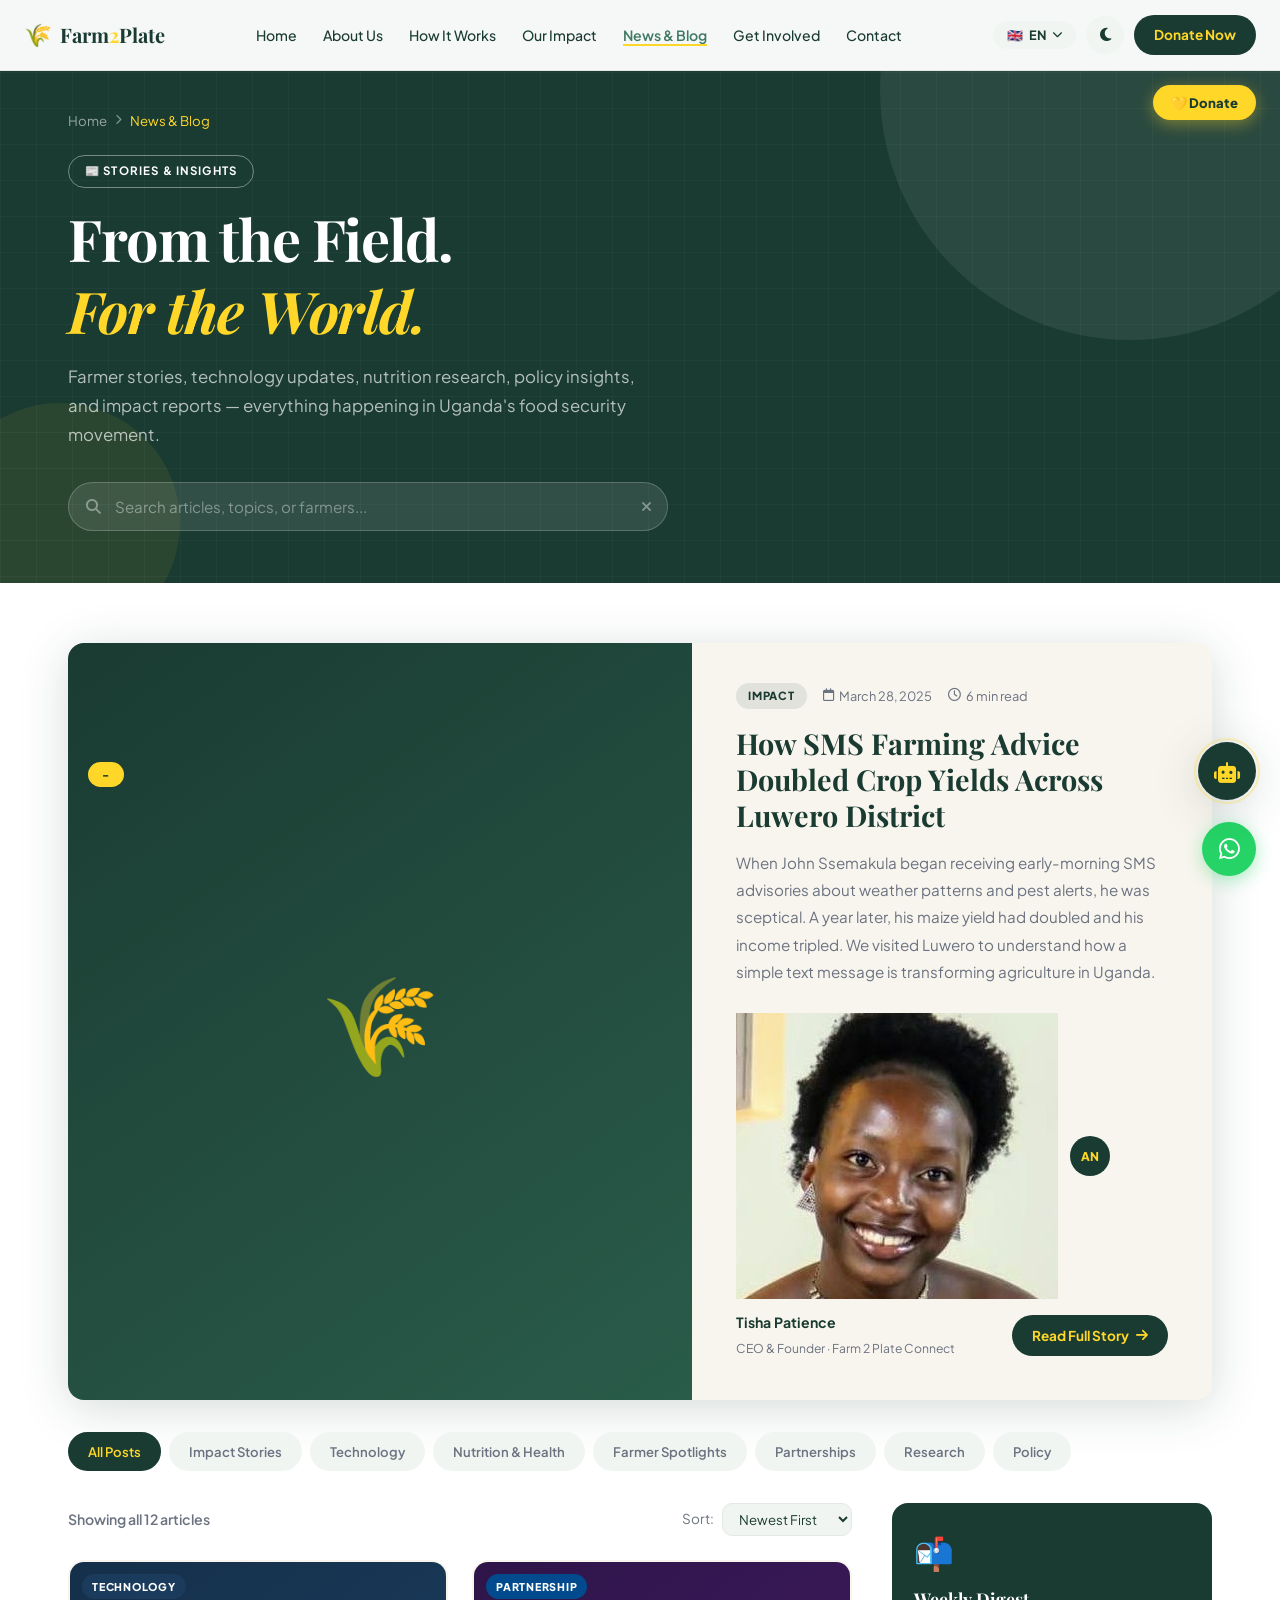
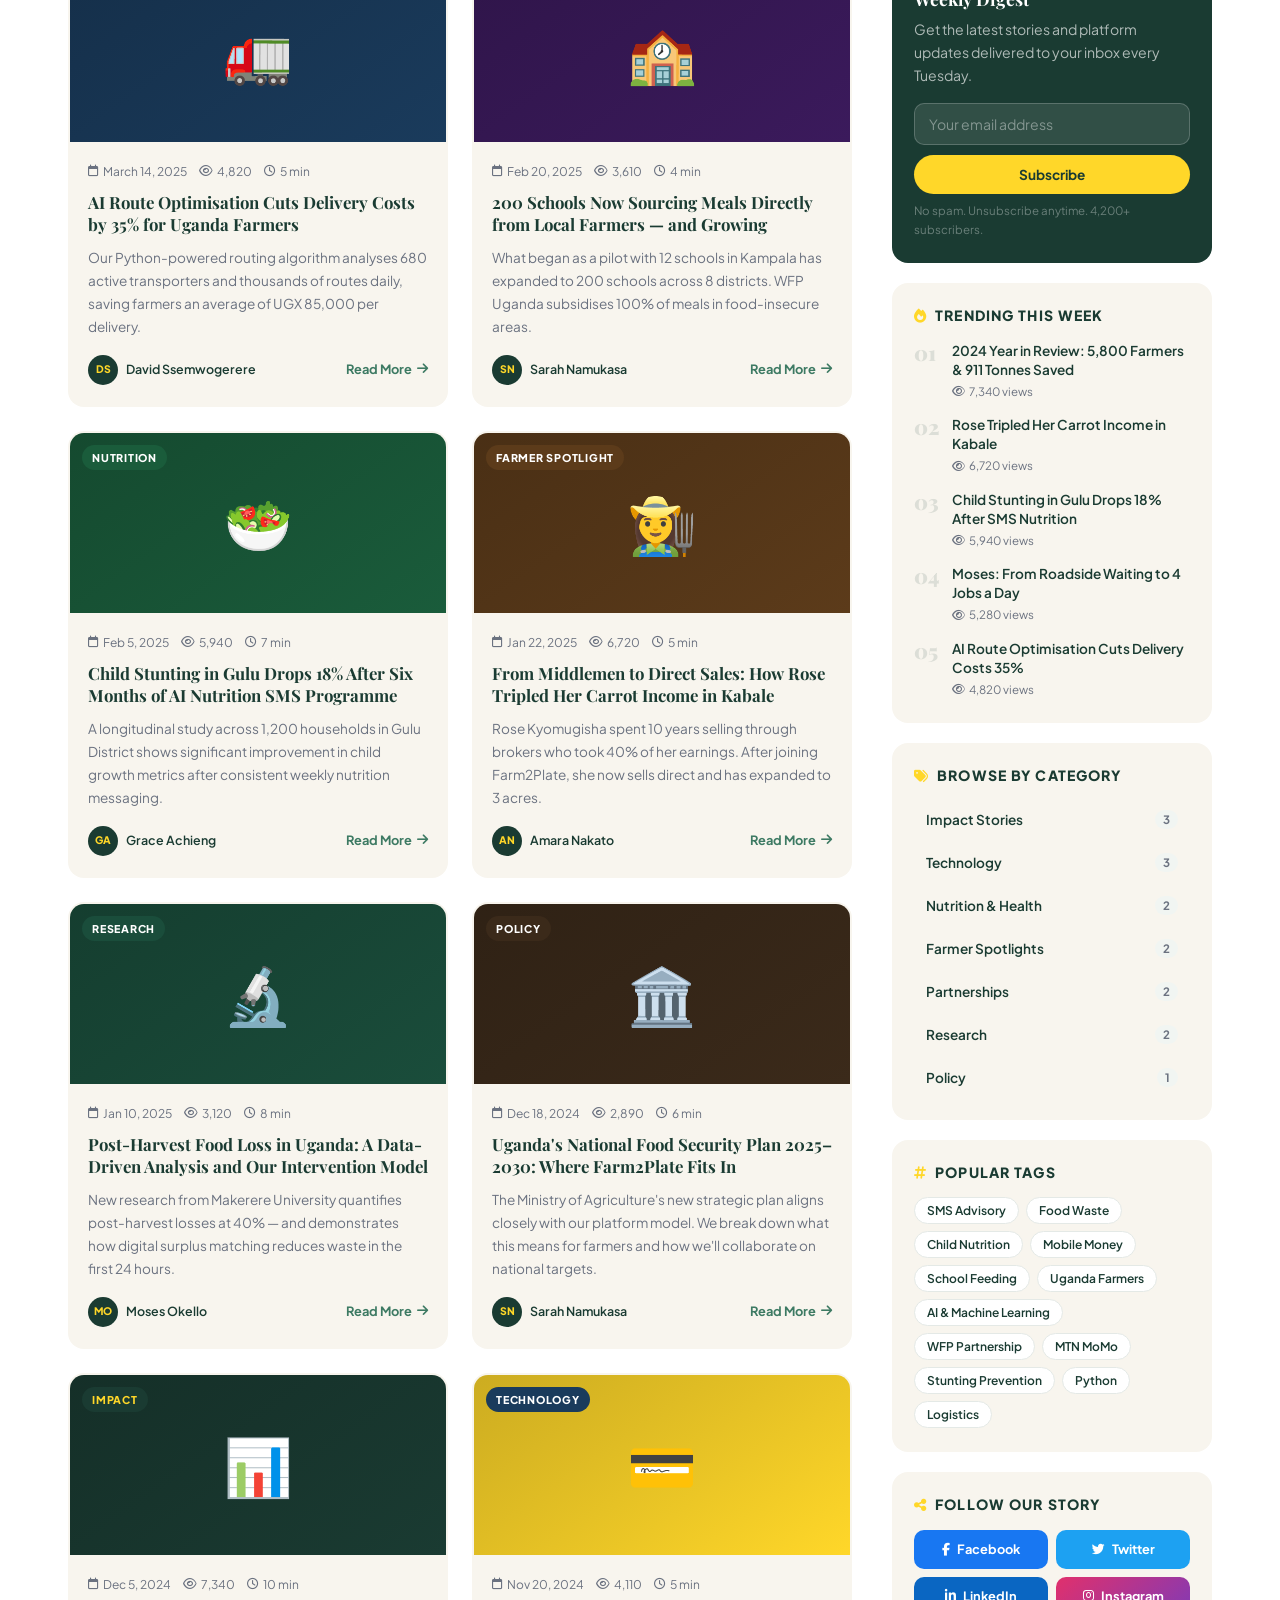
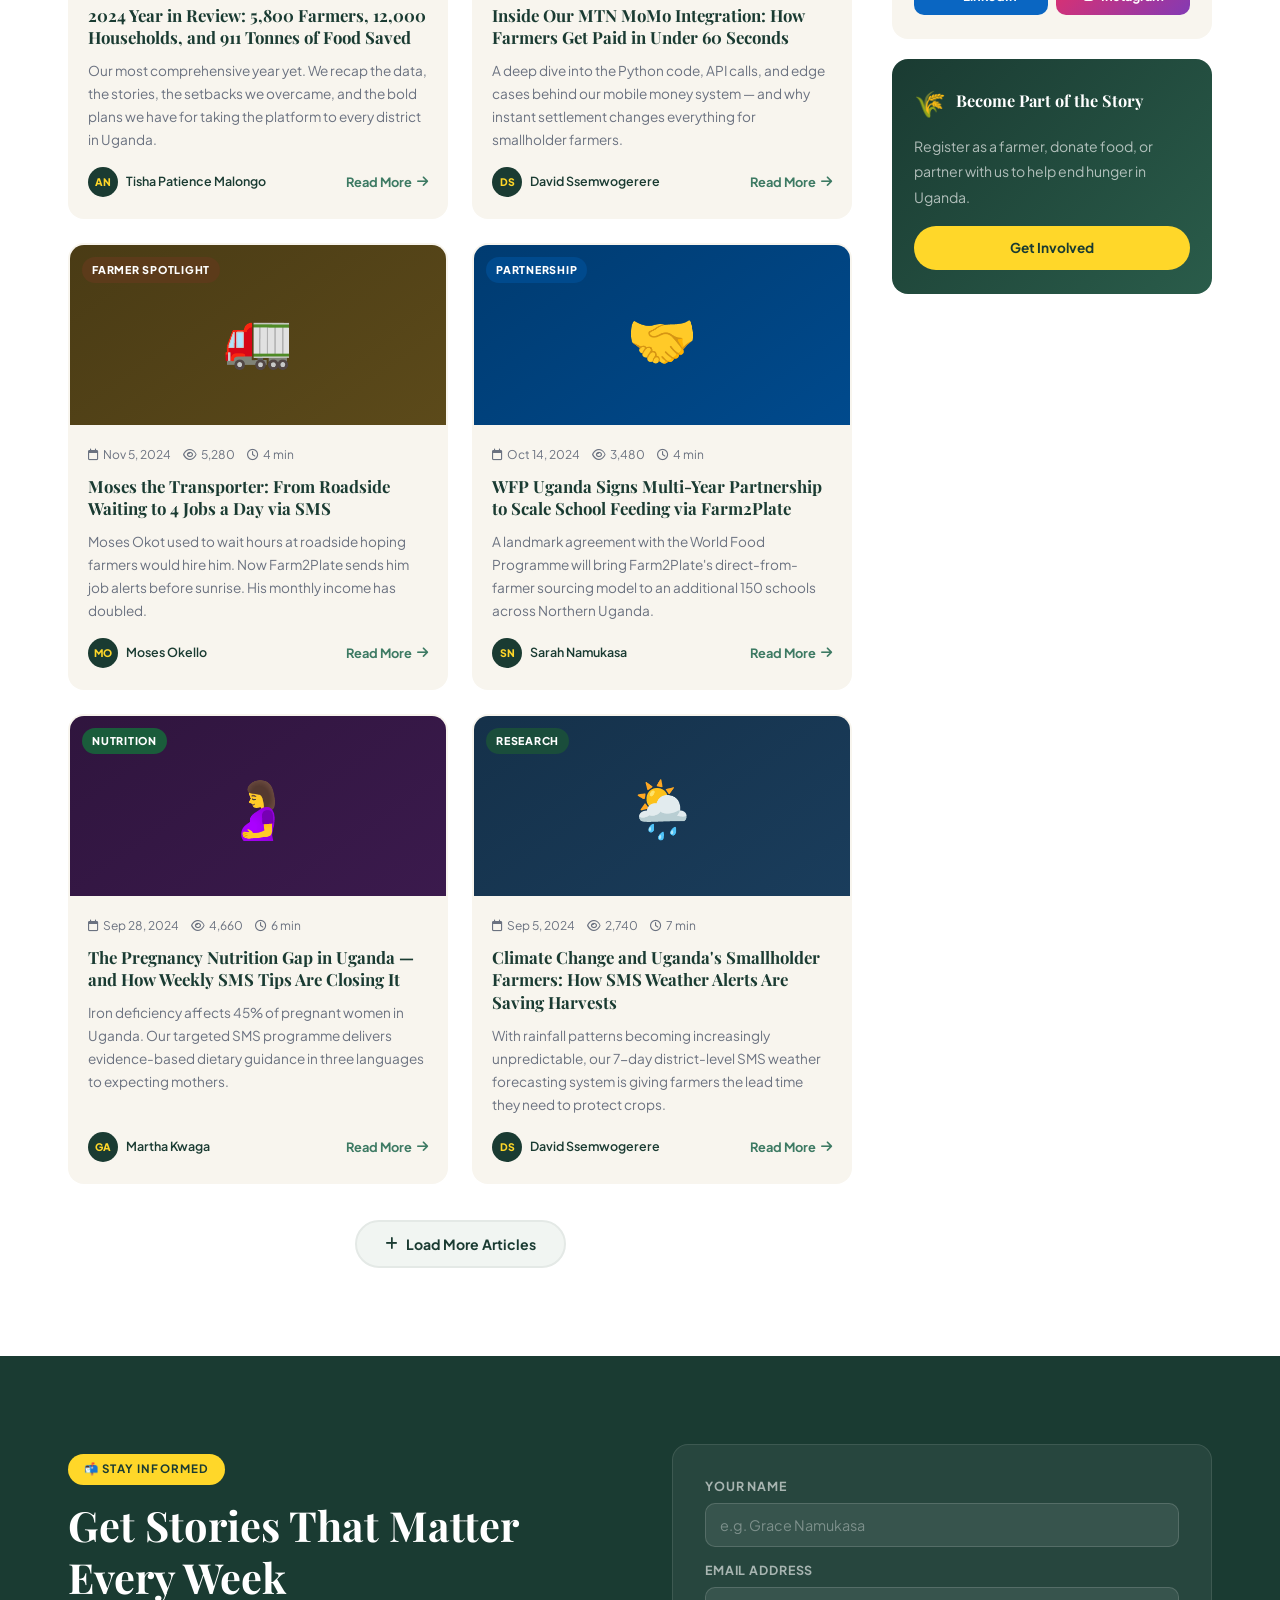
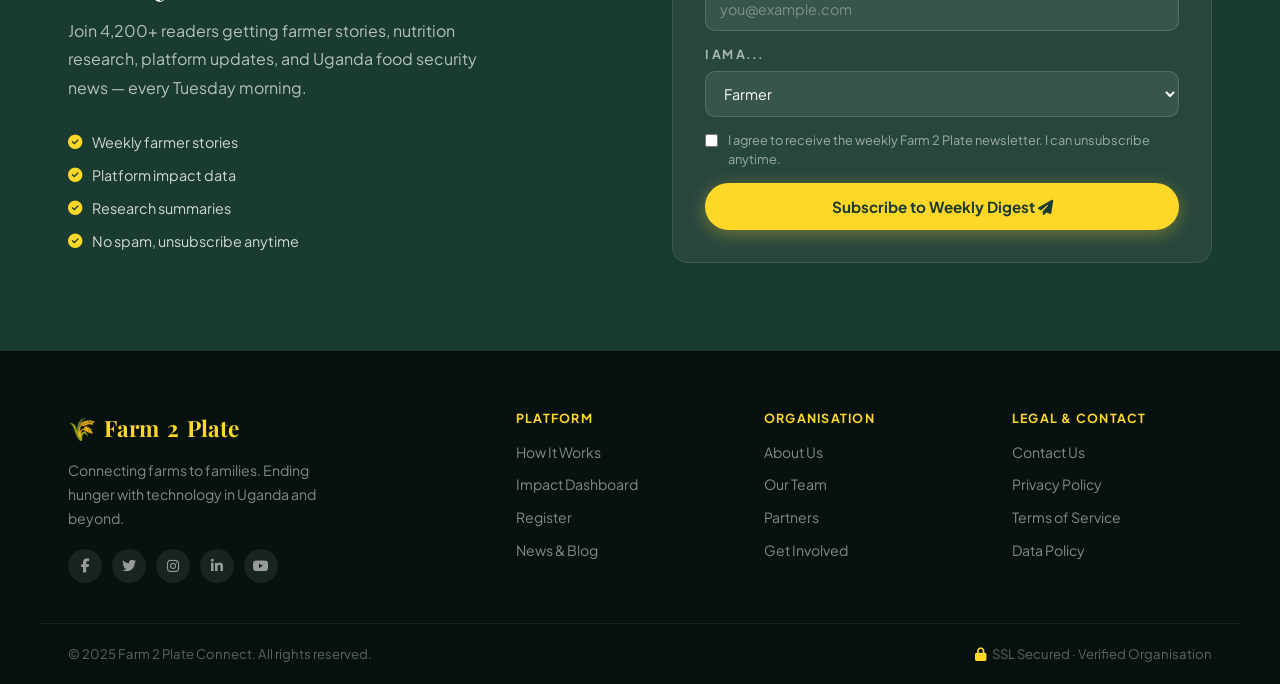
==== commit 8005cbc1: "improved irene's picture" ====
--- a/blog.html
+++ b/blog.html
@@ -85,7 +85,7 @@
         <div class="fc-ph feat-bg">
           <span>🌾</span>
           <div class="fc-ph-overlay">
-            <span class="fp-cat">🏆 Editor's Pick</span>
+            <span class="fp-cat">-</span>
           </div>
         </div>
         <!-- Replace with real photo — recommended size: 800×500px -->
@@ -100,11 +100,11 @@
         <h2 class="fc-title">How SMS Farming Advice Doubled Crop Yields Across Luwero District</h2>
         <p class="fc-excerpt">When John Ssemakula began receiving early-morning SMS advisories about weather patterns and pest alerts, he was sceptical. A year later, his maize yield had doubled and his income tripled. We visited Luwero to understand how a simple text message is transforming agriculture in Uganda.</p>
         <div class="fc-author-row">
-          <!-- AUTHOR PHOTO: <img src="assets/team/amara.jpg" class="fa-avatar"> -->
+          <img src="./images/Tisha.jpeg" class="fa-avatar">
           <div class="fa-avatar-ph">AN</div>
           <div>
-            <strong>Amara Nakato</strong>
-            <span>CEO &amp; Co-Founder · Farm 2 Plate Connect</span>
+            <strong>Tisha Patience</strong>
+            <span>CEO &amp; Founder · Farm 2 Plate Connect</span>
           </div>
           <a href="#" class="fc-read-btn">Read Full Story <i class="fas fa-arrow-right"></i></a>
         </div>
@@ -309,7 +309,7 @@
             <div class="art-footer">
               <div class="art-author">
                 <div class="aa-ph">AN</div>
-                <span>Amara Nakato</span>
+                <span>Tisha Patience Malongo</span>
               </div>
               <a href="#" class="art-link">Read More <i class="fas fa-arrow-right"></i></a>
             </div>
@@ -405,7 +405,7 @@
             <div class="art-footer">
               <div class="art-author">
                 <div class="aa-ph">GA</div>
-                <span>Grace Achieng</span>
+                <span>Martha Kwaga</span>
               </div>
               <a href="#" class="art-link">Read More <i class="fas fa-arrow-right"></i></a>
             </div>
